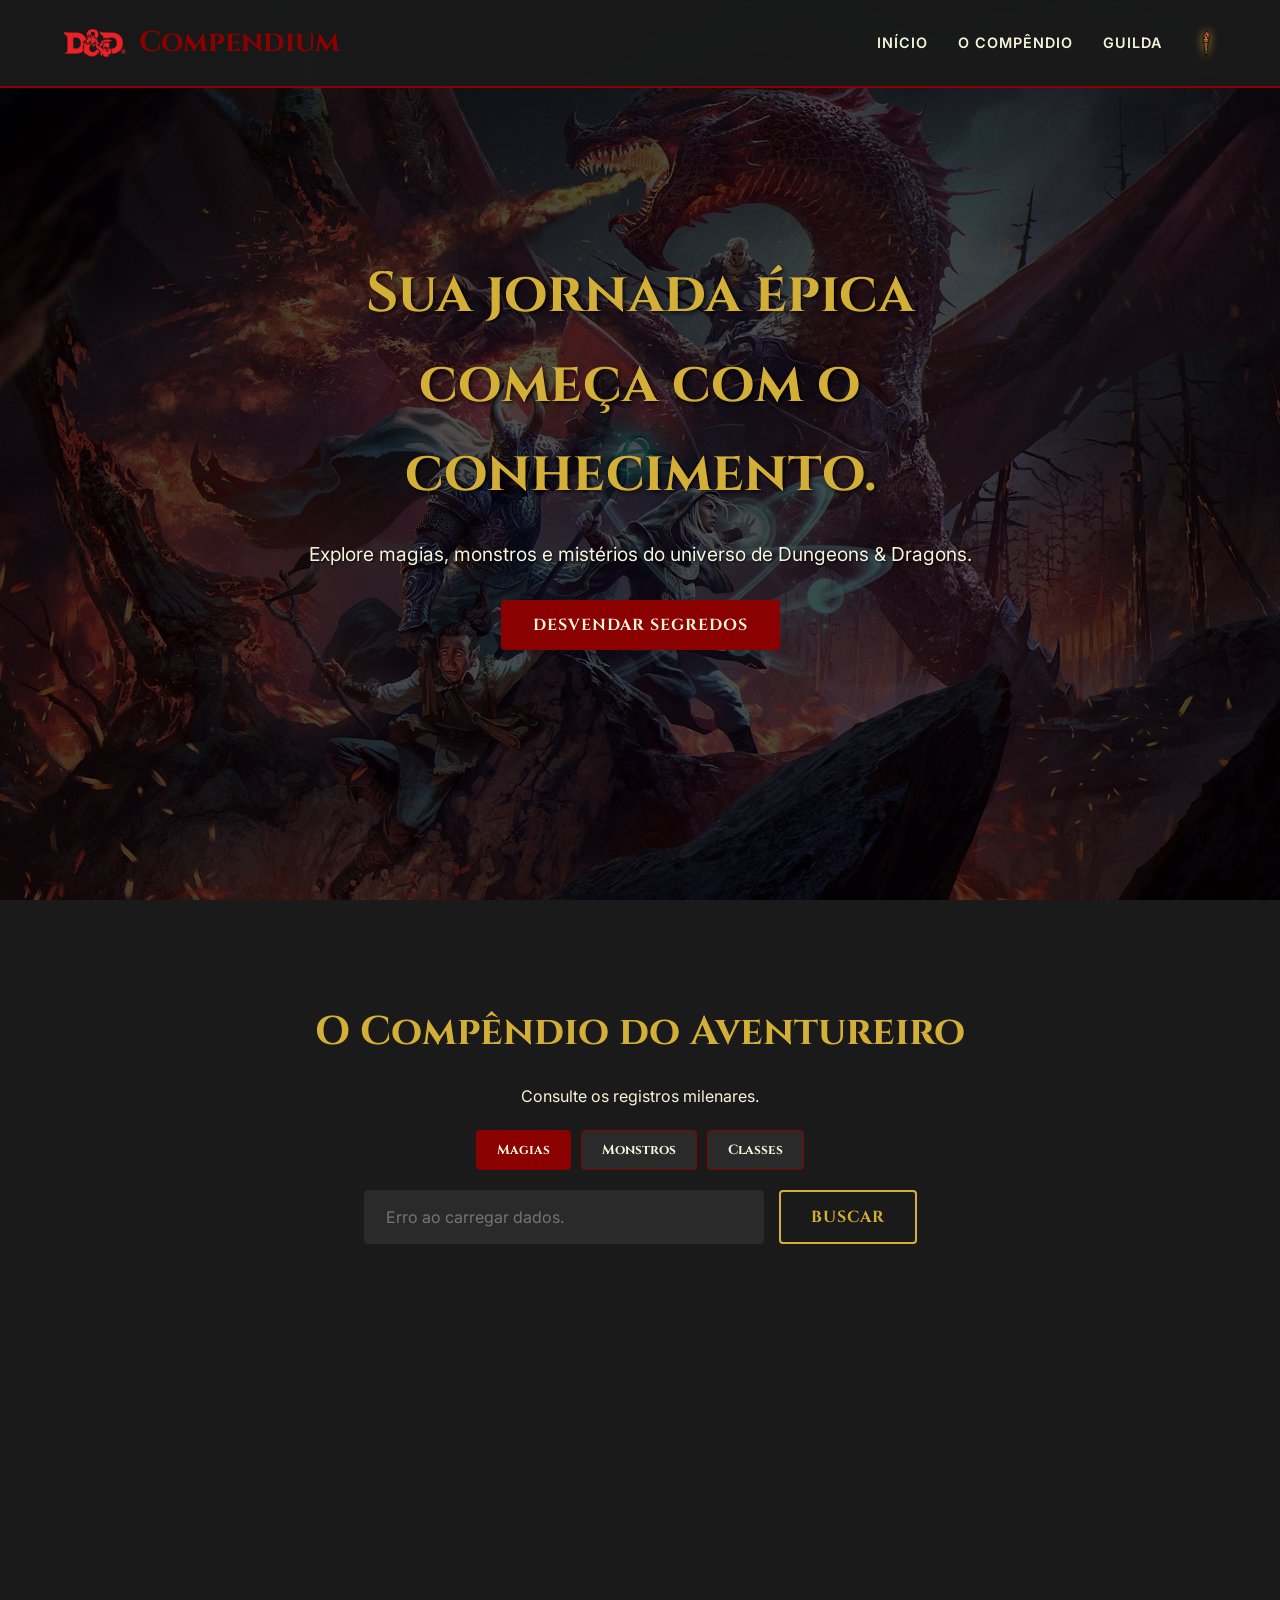
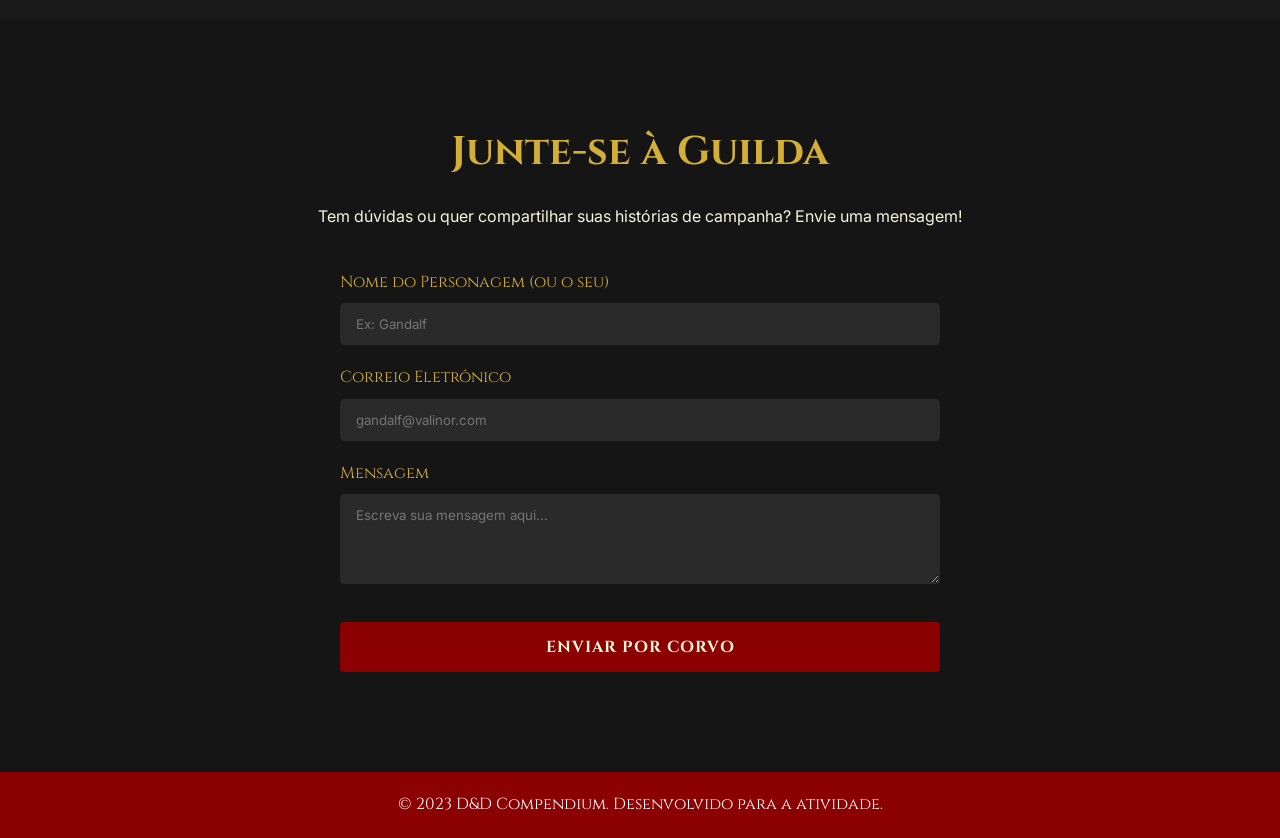
==== index.html @ ba3f0cd3 "Replace theme toggle emoji with custom torch image" ====
<!DOCTYPE html>
<html lang="pt-BR">
<head>
    <meta charset="UTF-8">
    <meta name="viewport" content="width=device-width, initial-scale=1.0">
    <title>D&D Compendium</title>
    <link rel="preconnect" href="https://fonts.googleapis.com">
    <link rel="preconnect" href="https://fonts.gstatic.com" crossorigin>
    <link href="https://fonts.googleapis.com/css2?family=Cinzel:wght@400;700&family=Inter:wght@300;400;600&display=swap" rel="stylesheet">
    <link rel="stylesheet" href="style.css">
</head>
<body>

    <header class="header">
        <div class="container">
            <h1 class="logo"><img src="assets/logo.png" alt="D&D Logo" class="logo-img"> <span>Compendium</span></h1>
            <nav>
                <ul class="nav-links">
                    <li><a href="#hero">Início</a></li>
                    <li><a href="#compendium">O Compêndio</a></li>
                    <li><a href="#contact">Guilda</a></li>
                    <li><button id="theme-toggle" class="theme-btn" title="Alternar Tema"><img src="assets/torch.png" alt="Tocha" class="torch-icon"></button></li>
                </ul>
            </nav>
        </div>
    </header>

    <main>
        <!-- Hero Section -->
        <section id="hero" class="hero">
            <div class="hero-content">
                <h2 id="hero-title">Sua jornada épica começa com o conhecimento.</h2>
                <p>Explore magias, monstros e mistérios do universo de Dungeons & Dragons.</p>
                <button id="cta-btn" class="btn-primary">Desvendar Segredos</button>
            </div>
            <div class="hero-overlay"></div>
        </section>

        <!-- API Integration Section -->
        <section id="compendium" class="compendium-section">
            <div class="container">
                <h2>O Compêndio do Aventureiro</h2>
                <p id="compendium-desc">Consulte os registros milenares.</p>
                
                <div class="tabs-container">
                    <button class="tab-btn active" data-tab="spells">Magias</button>
                    <button class="tab-btn" data-tab="monsters">Monstros</button>
                    <button class="tab-btn" data-tab="classes">Classes</button>
                </div>

                <div class="search-container">
                    <input type="text" id="api-input" list="api-suggestions" placeholder="Digite o nome (em inglês)..." autocomplete="off">
                    <datalist id="api-suggestions"></datalist>
                    <button id="search-btn" class="btn-secondary">Buscar</button>
                </div>

                <div id="result-container" class="result-container hidden">
                    <!-- Results from API will be rendered here -->
                </div>
            </div>
        </section>

        <!-- Contact Form Section -->
        <section id="contact" class="contact-section">
            <div class="container">
                <h2>Junte-se à Guilda</h2>
                <p>Tem dúvidas ou quer compartilhar suas histórias de campanha? Envie uma mensagem!</p>
                
                <form id="guild-form" class="guild-form">
                    <div class="input-group">
                        <label for="name">Nome do Personagem (ou o seu)</label>
                        <input type="text" id="name" required placeholder="Ex: Gandalf">
                    </div>
                    
                    <div class="input-group">
                        <label for="email">Correio Eletrônico</label>
                        <input type="email" id="email" required placeholder="gandalf@valinor.com">
                    </div>
                    
                    <div class="input-group">
                        <label for="message">Mensagem</label>
                        <textarea id="message" rows="4" required placeholder="Escreva sua mensagem aqui..."></textarea>
                    </div>
                    
                    <button type="submit" class="btn-primary">Enviar por Corvo</button>
                </form>

                <div id="form-success" class="hidden success-message">
                    <p>Sua mensagem foi enviada com sucesso! Os sábios da guilda responderão em breve.</p>
                </div>
            </div>
        </section>
    </main>

    <footer>
        <div class="container">
            <p>&copy; 2023 D&D Compendium. Desenvolvido para a atividade.</p>
        </div>
    </footer>

    <script src="script.js"></script>
</body>
</html>
---- style.css ----
:root {
    /* Dark Theme (Default) */
    --primary-color: #8B0000; /* Dark Red */
    --primary-hover: #A52A2A; /* Lighter Red */
    --secondary-color: #D4AF37; /* Gold */
    --secondary-hover: #F3E5AB; /* Light Gold */
    --bg-color: #1a1a1a; /* Very Dark Gray */
    --text-color: #F5F5DC; /* Beige/Parchment */
    --surface-color: #2a2a2a; /* Slightly lighter gray for cards */
    --font-heading: 'Cinzel', serif;
    --font-body: 'Inter', sans-serif;
    --contact-bg: #151515;
}

body.light-mode {
    /* Light Theme (Parchment Style) */
    --bg-color: #f4e4bc;
    --text-color: #2b1d0f;
    --surface-color: #e8d5a6;
    --contact-bg: #e0cca0;
    --primary-color: #800000;
}

* {
    margin: 0;
    padding: 0;
    box-sizing: border-box;
}

body {
    font-family: var(--font-body);
    background-color: var(--bg-color);
    color: var(--text-color);
    line-height: 1.6;
    overflow-x: hidden;
    scroll-behavior: smooth;
    transition: background-color 0.3s ease, color 0.3s ease;
}

.container {
    max-width: 1200px;
    margin: 0 auto;
    padding: 0 20px;
}

/* Typography */
h1, h2, h3, h4 {
    font-family: var(--font-heading);
    color: var(--secondary-color);
    margin-bottom: 20px;
}
body.light-mode h1, body.light-mode h2, body.light-mode h3, body.light-mode h4 {
    color: var(--primary-color);
}

p {
    margin-bottom: 20px;
}

/* Header */
.header {
    background-color: rgba(26, 26, 26, 0.95);
    padding: 20px 0;
    position: fixed;
    width: 100%;
    top: 0;
    z-index: 1000;
    border-bottom: 2px solid var(--primary-color);
    backdrop-filter: blur(5px);
}
body.light-mode .header {
    background-color: rgba(244, 228, 188, 0.95);
}

.header .container {
    display: flex;
    justify-content: space-between;
    align-items: center;
}

.logo {
    display: flex;
    align-items: center;
    gap: 10px;
    font-size: 1.8rem;
    margin-bottom: 0;
    color: var(--secondary-color);
}
.logo-img {
    height: 1.2em;
    width: auto;
}
body.light-mode .logo {
    color: var(--text-color);
}
.logo span {
    color: var(--primary-color);
}

.nav-links {
    list-style: none;
    display: flex;
    gap: 30px;
    align-items: center;
}

.nav-links a {
    color: var(--text-color);
    text-decoration: none;
    font-weight: 600;
    transition: color 0.3s ease;
    text-transform: uppercase;
    font-size: 0.9rem;
    letter-spacing: 1px;
}

.nav-links a:hover {
    color: var(--secondary-color);
}
body.light-mode .nav-links a:hover {
    color: var(--primary-color);
}

.theme-btn {
    background: none;
    border: none;
    font-size: 1.2rem;
    cursor: pointer;
    transition: transform 0.3s ease;
    display: flex;
    align-items: center;
}
.theme-btn:hover {
    transform: scale(1.1);
}
.torch-icon {
    height: 28px;
    width: auto;
    filter: drop-shadow(0 0 5px rgba(212, 175, 55, 0.8));
    transition: filter 0.3s ease;
}
.theme-btn:hover .torch-icon {
    filter: drop-shadow(0 0 12px rgba(212, 175, 55, 1));
}
body.light-mode .torch-icon {
    filter: drop-shadow(0 0 5px rgba(139, 0, 0, 0.8));
}

/* Buttons */
.btn-primary, .btn-secondary {
    padding: 12px 30px;
    border: none;
    cursor: pointer;
    font-family: var(--font-heading);
    font-weight: 700;
    font-size: 1rem;
    border-radius: 4px;
    transition: all 0.3s ease;
    text-transform: uppercase;
    letter-spacing: 1px;
}

.btn-primary {
    background-color: var(--primary-color);
    color: #F5F5DC;
    border: 2px solid var(--primary-color);
}

.btn-primary:hover {
    background-color: transparent;
    color: var(--primary-color);
    box-shadow: 0 0 15px rgba(139, 0, 0, 0.5);
}
body.light-mode .btn-primary:hover {
    background-color: var(--primary-color);
    color: #F5F5DC;
    box-shadow: none;
}

.btn-secondary {
    background-color: transparent;
    color: var(--secondary-color);
    border: 2px solid var(--secondary-color);
}
body.light-mode .btn-secondary {
    color: var(--primary-color);
    border-color: var(--primary-color);
}

.btn-secondary:hover {
    background-color: var(--secondary-color);
    color: #1a1a1a;
    box-shadow: 0 0 15px rgba(212, 175, 55, 0.5);
}
body.light-mode .btn-secondary:hover {
    background-color: var(--primary-color);
    color: #F5F5DC;
}

/* Hero Section */
.hero {
    height: 100vh;
    display: flex;
    align-items: center;
    justify-content: center;
    text-align: center;
    position: relative;
    background: linear-gradient(rgba(0,0,0,0.7), rgba(0,0,0,0.7)), url('assets/background.jpg') center/cover no-repeat;
    margin-top: 0;
}

.hero-content {
    position: relative;
    z-index: 2;
    max-width: 800px;
    padding: 0 20px;
}

.hero h2 {
    font-size: 3.5rem;
    text-shadow: 2px 2px 4px rgba(0,0,0,0.8);
    color: var(--secondary-color);
}

.hero p {
    font-size: 1.2rem;
    margin-bottom: 30px;
    text-shadow: 1px 1px 2px rgba(0,0,0,0.8);
    color: #F5F5DC;
}

/* Compendium Section */
.compendium-section {
    padding: 100px 0;
    background-color: var(--bg-color);
    text-align: center;
    min-height: 80vh;
    transition: background-color 0.3s;
}

.compendium-section h2 {
    font-size: 2.5rem;
}

/* Tabs */
.tabs-container {
    display: flex;
    justify-content: center;
    gap: 10px;
    margin-bottom: 20px;
}
.tab-btn {
    padding: 10px 20px;
    background-color: var(--surface-color);
    border: 1px solid var(--primary-color);
    color: var(--text-color);
    cursor: pointer;
    font-family: var(--font-heading);
    font-weight: 700;
    border-radius: 4px;
    transition: all 0.3s;
}
.tab-btn.active {
    background-color: var(--primary-color);
    color: #F5F5DC;
}
.tab-btn:hover:not(.active) {
    background-color: var(--primary-hover);
    color: #F5F5DC;
}

/* Search */
.search-container {
    display: flex;
    justify-content: center;
    gap: 15px;
    margin-top: 20px;
    margin-bottom: 40px;
    flex-wrap: wrap;
}

.search-container input {
    padding: 15px 20px;
    width: 100%;
    max-width: 400px;
    border: 2px solid var(--surface-color);
    background-color: var(--surface-color);
    color: var(--text-color);
    border-radius: 4px;
    font-family: var(--font-body);
    font-size: 1rem;
    outline: none;
    transition: border-color 0.3s ease, background-color 0.3s, color 0.3s;
}

.search-container input:focus {
    border-color: var(--primary-color);
}

.result-container {
    background-color: var(--surface-color);
    padding: 40px;
    border-radius: 8px;
    border: 1px solid var(--primary-color);
    max-width: 800px;
    margin: 0 auto;
    text-align: left;
    box-shadow: 0 10px 30px rgba(0,0,0,0.5);
    animation: fadeIn 0.5s ease-in-out;
    transition: background-color 0.3s;
}
body.light-mode .result-container {
    box-shadow: 0 5px 15px rgba(0,0,0,0.1);
}

.result-container h3 {
    color: var(--secondary-color);
    border-bottom: 1px solid var(--primary-color);
    padding-bottom: 10px;
    margin-bottom: 20px;
}
body.light-mode .result-container h3 {
    color: var(--primary-color);
}

.result-container p {
    margin-bottom: 10px;
}

.result-container strong {
    color: var(--primary-color);
}

.monster-image {
    max-width: 100%;
    height: auto;
    border-radius: 8px;
    border: 2px solid var(--primary-color);
    margin: 0 auto 20px auto;
    display: block;
    box-shadow: 0 4px 15px rgba(0,0,0,0.4);
}

/* Contact Section */
.contact-section {
    padding: 100px 0;
    background-color: var(--contact-bg);
    text-align: center;
    transition: background-color 0.3s;
}

.contact-section h2 {
    font-size: 2.5rem;
}

.guild-form {
    max-width: 600px;
    margin: 40px auto 0;
    text-align: left;
}

.input-group {
    margin-bottom: 20px;
}

.input-group label {
    display: block;
    margin-bottom: 8px;
    font-family: var(--font-heading);
    color: var(--secondary-color);
}
body.light-mode .input-group label {
    color: var(--primary-color);
}

.input-group input,
.input-group textarea {
    width: 100%;
    padding: 12px 15px;
    background-color: var(--surface-color);
    border: 1px solid var(--surface-color);
    color: var(--text-color);
    border-radius: 4px;
    font-family: var(--font-body);
    outline: none;
    transition: border-color 0.3s ease, background-color 0.3s, color 0.3s;
}

.input-group input:focus,
.input-group textarea:focus {
    border-color: var(--primary-color);
}

.guild-form button {
    width: 100%;
    margin-top: 10px;
}

.success-message {
    margin-top: 30px;
    padding: 20px;
    background-color: rgba(212, 175, 55, 0.1);
    border: 1px solid var(--secondary-color);
    border-radius: 4px;
    color: var(--secondary-color);
    font-weight: 600;
    animation: fadeIn 0.5s ease-in-out;
}
body.light-mode .success-message {
    background-color: rgba(139, 0, 0, 0.1);
    border-color: var(--primary-color);
    color: var(--primary-color);
}

/* Footer */
footer {
    background-color: var(--primary-color);
    padding: 20px 0;
    text-align: center;
    color: #fff;
    font-family: var(--font-heading);
}

footer p {
    margin: 0;
}

/* Utilities */
.hidden {
    display: none !important;
}

/* Animations */
@keyframes fadeIn {
    from { opacity: 0; transform: translateY(10px); }
    to { opacity: 1; transform: translateY(0); }
}

/* Responsive */
@media (max-width: 768px) {
    .header .container {
        flex-direction: column;
        gap: 15px;
    }
    
    .nav-links {
        gap: 15px;
        flex-wrap: wrap;
        justify-content: center;
    }
    
    .hero h2 {
        font-size: 2.5rem;
    }
    
    .search-container {
        flex-direction: column;
    }
    
    .search-container input {
        max-width: 100%;
    }
}
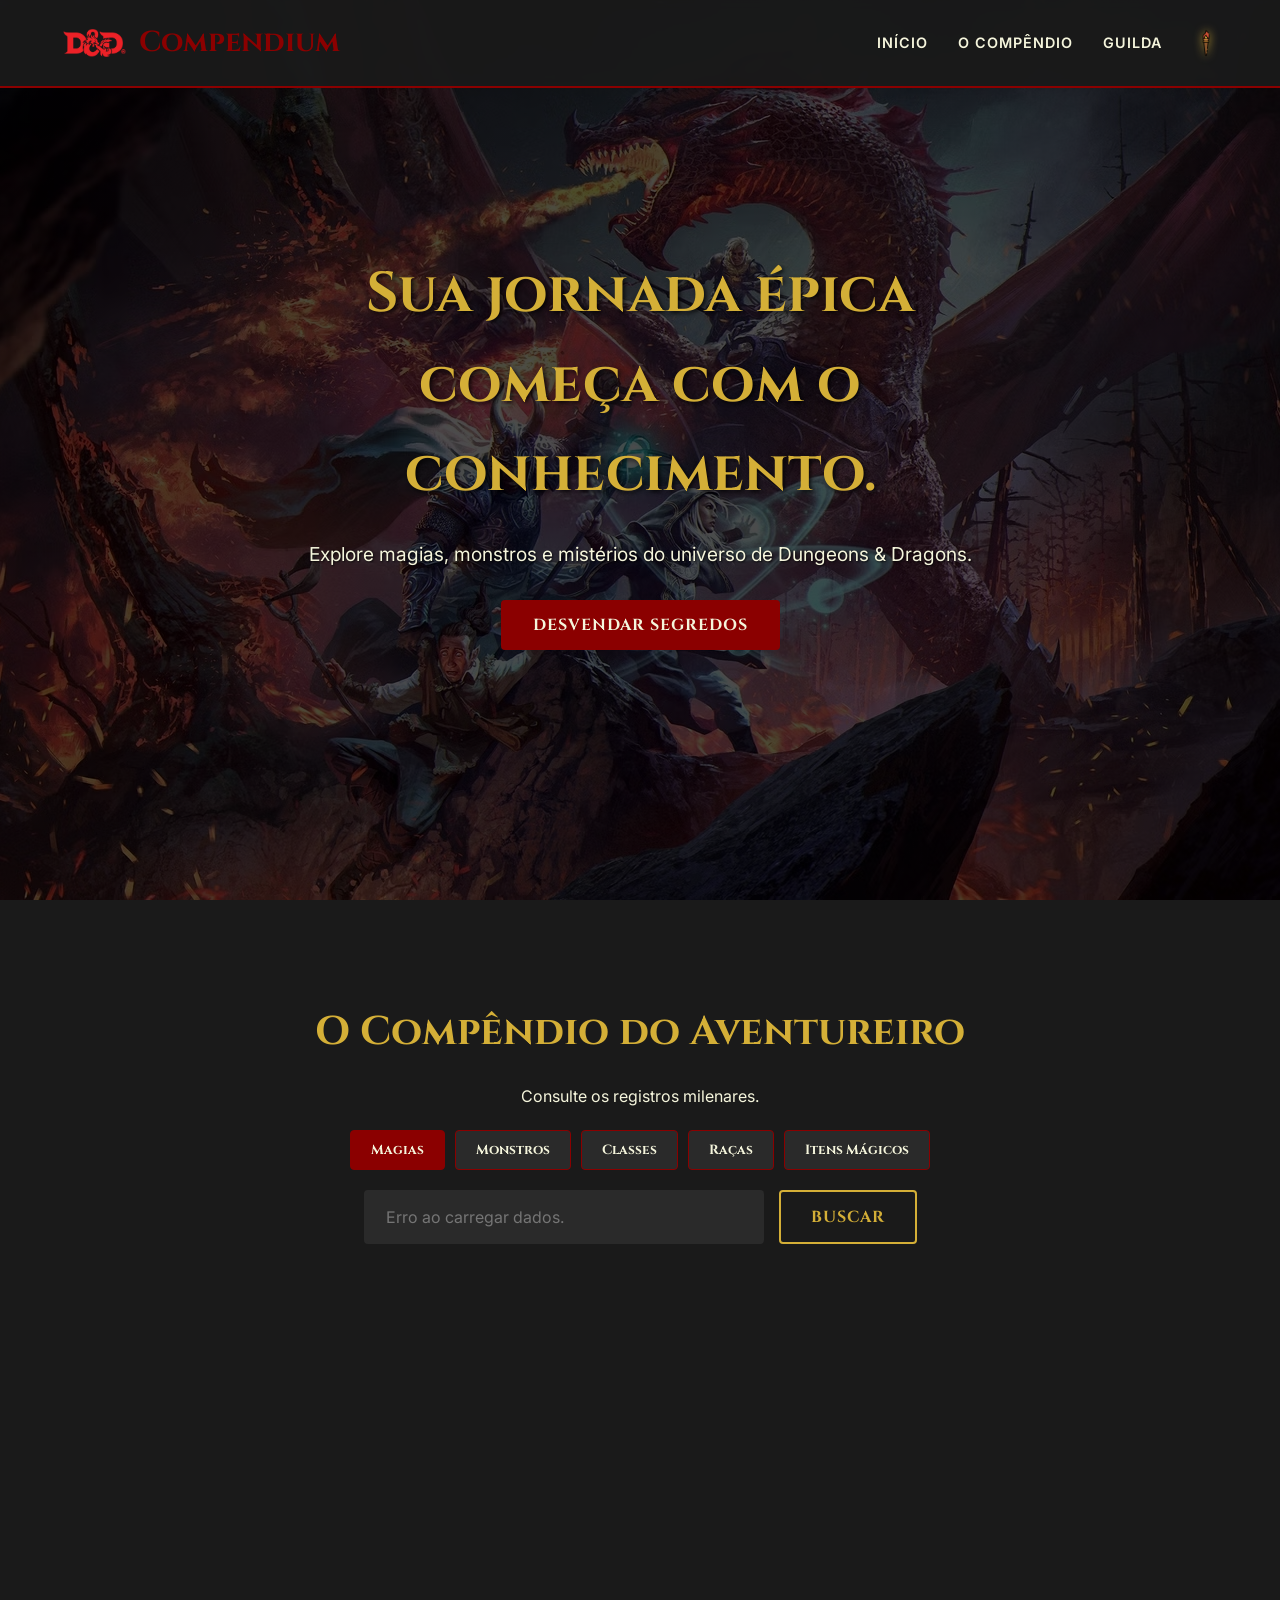
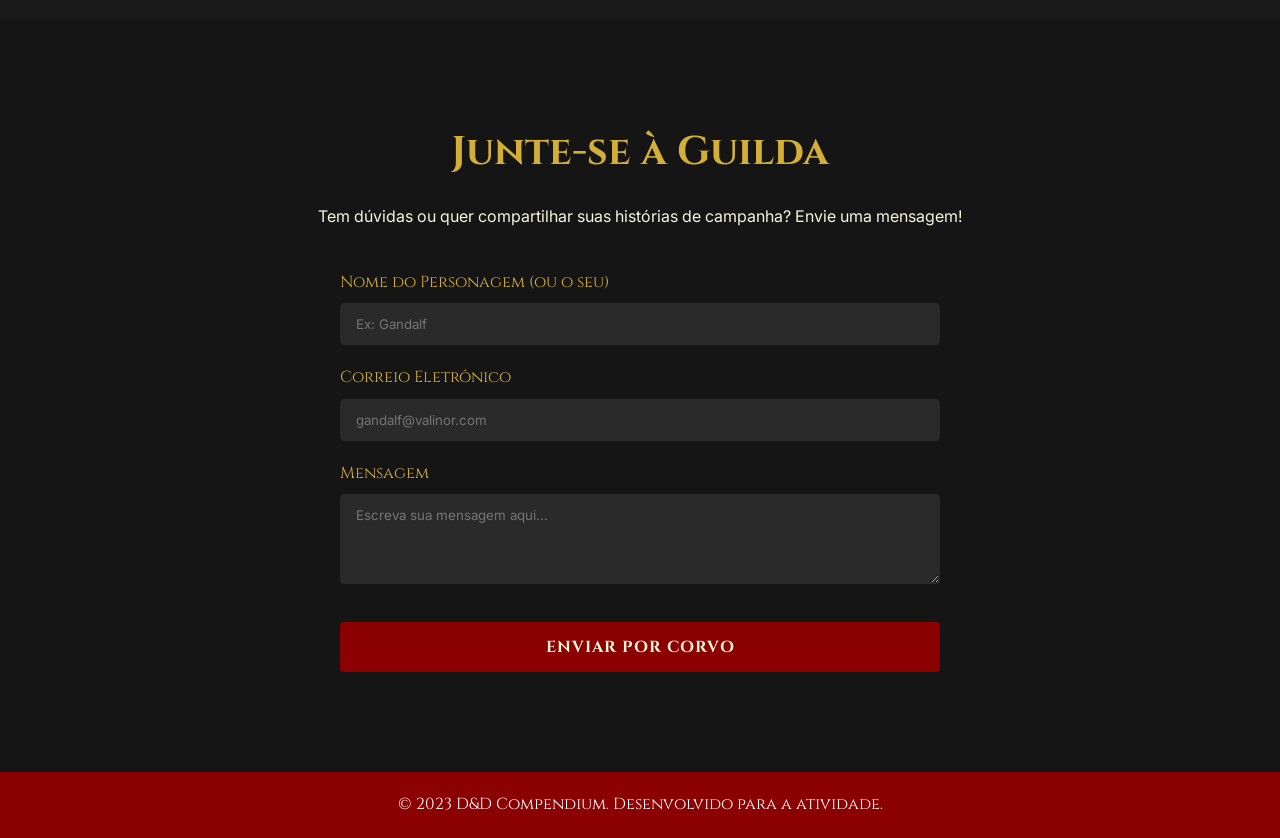
==== commit 03cf20c5: "Add Races and Magic Items tabs" ====
--- a/index.html
+++ b/index.html
@@ -46,6 +46,8 @@
                     <button class="tab-btn active" data-tab="spells">Magias</button>
                     <button class="tab-btn" data-tab="monsters">Monstros</button>
                     <button class="tab-btn" data-tab="classes">Classes</button>
+                    <button class="tab-btn" data-tab="races">Raças</button>
+                    <button class="tab-btn" data-tab="magic-items">Itens Mágicos</button>
                 </div>
 
                 <div class="search-container">
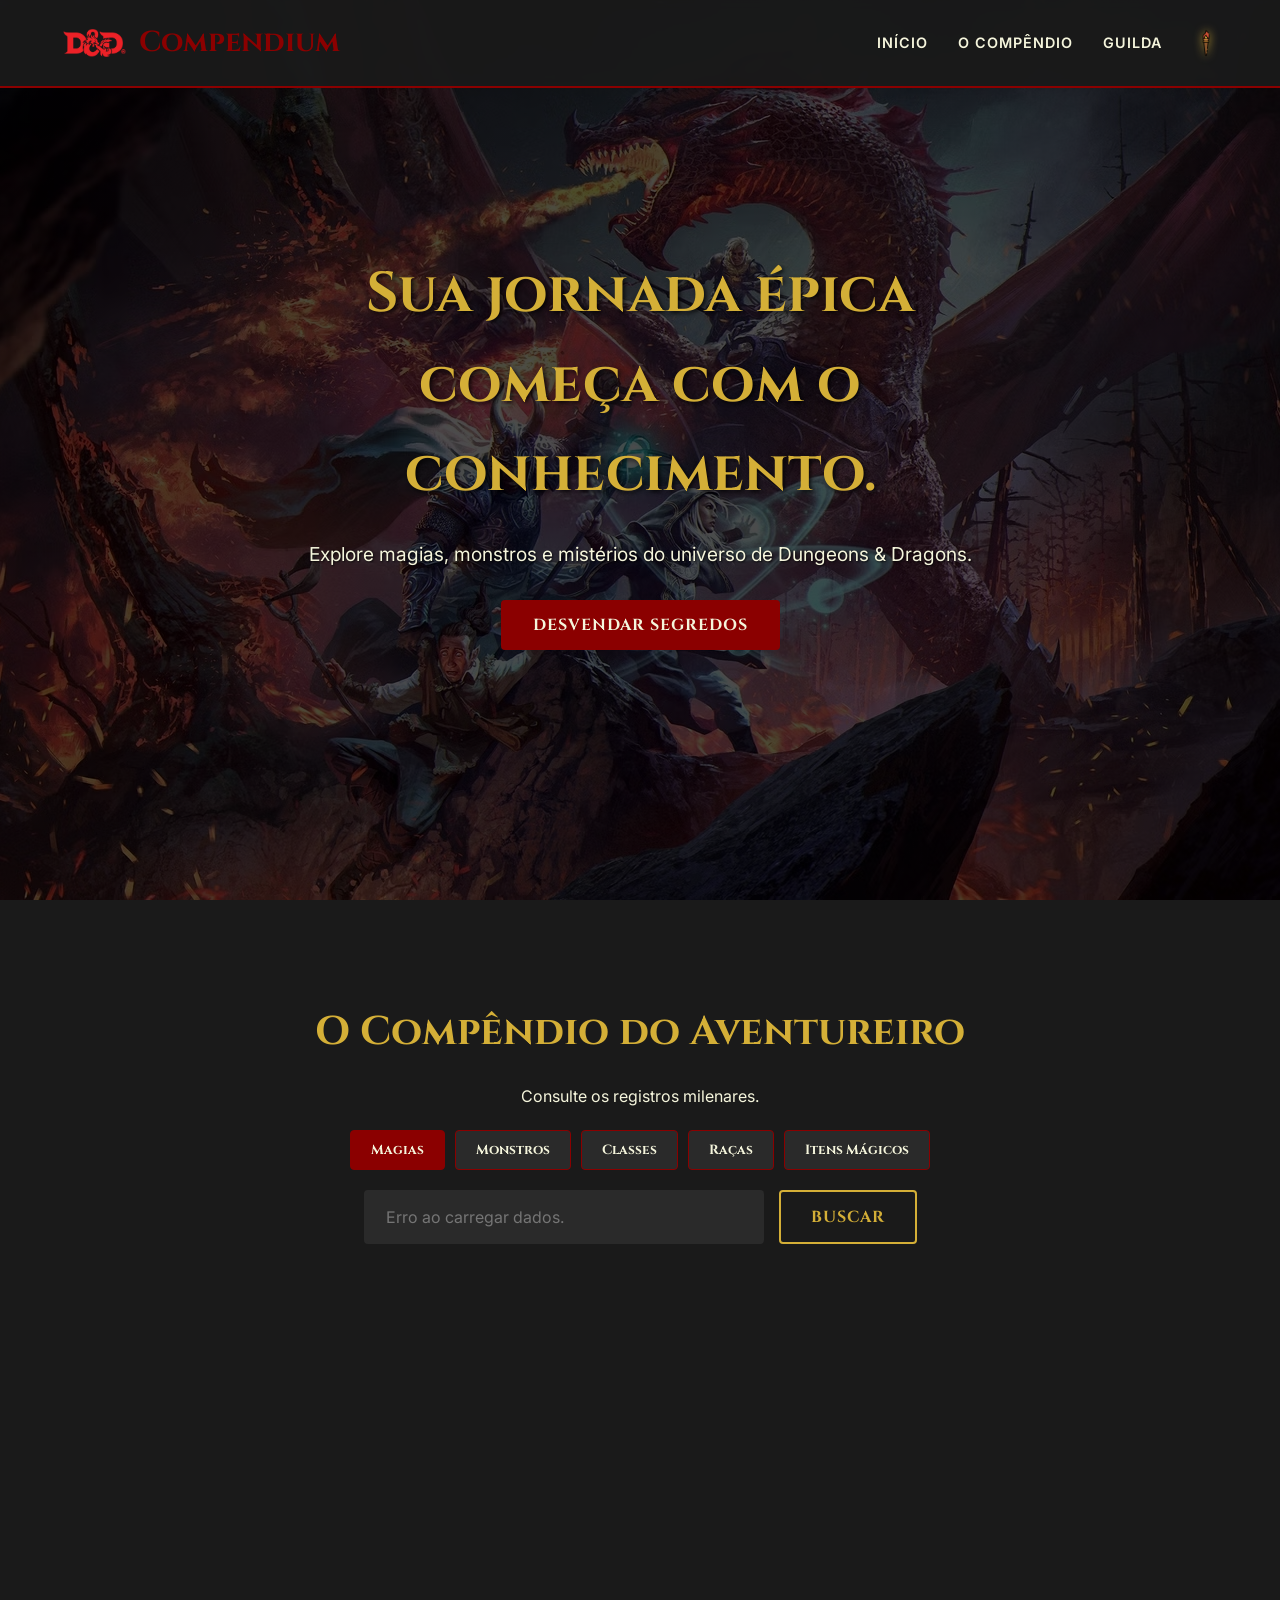
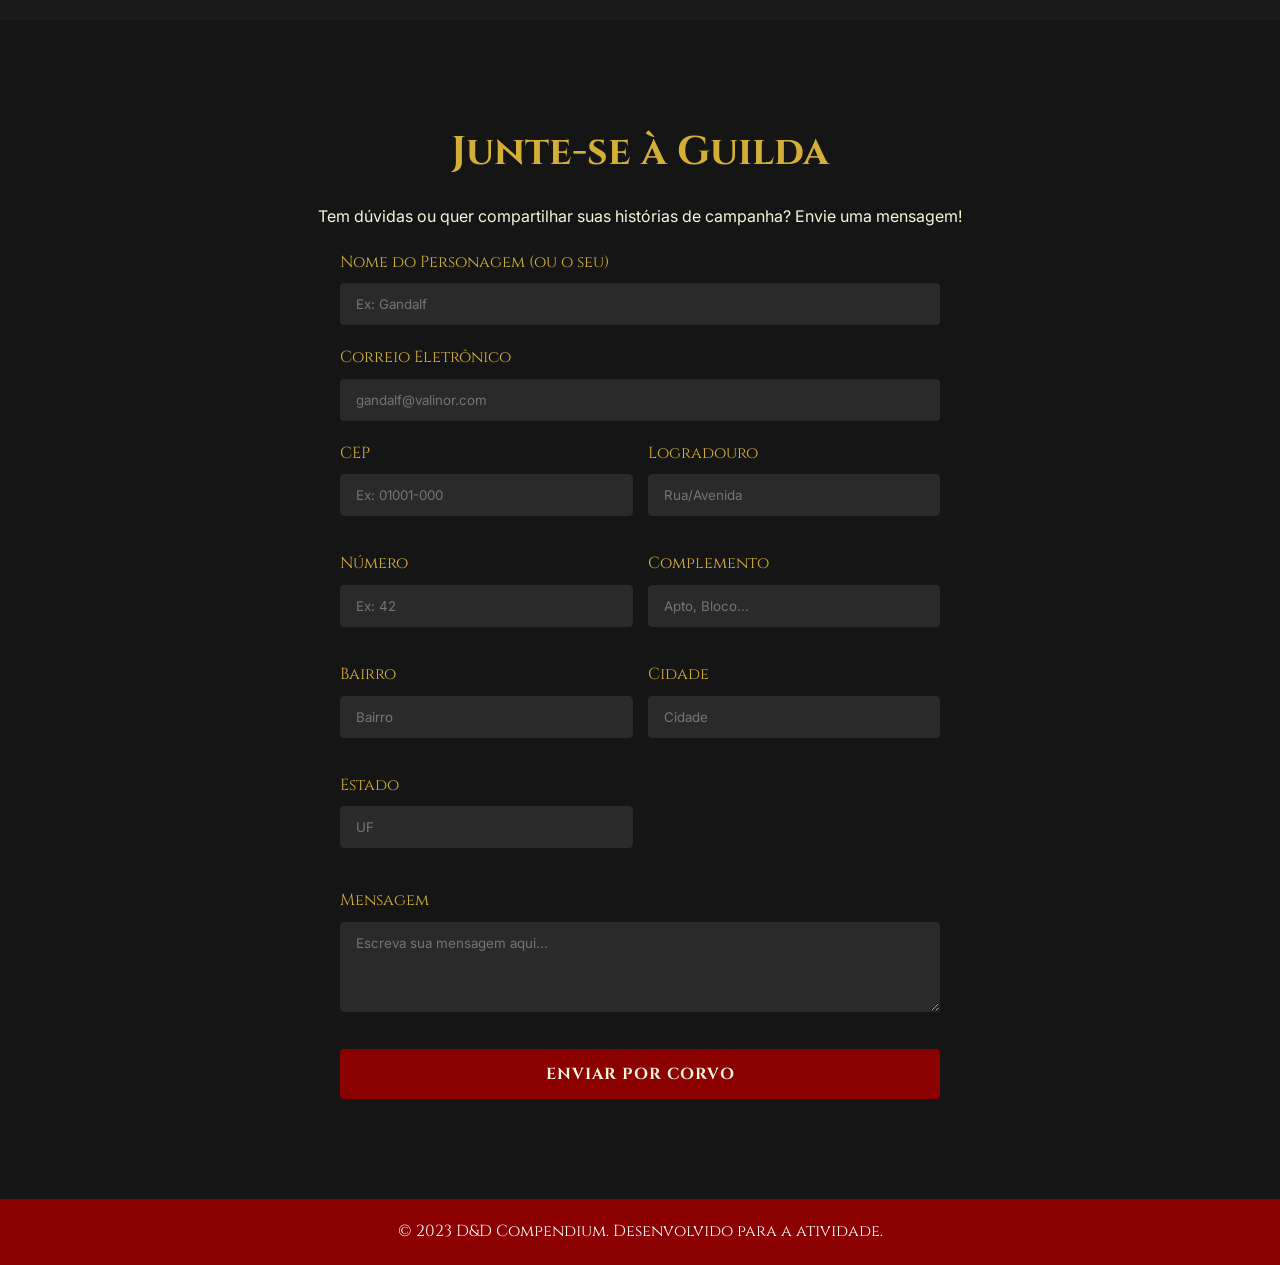
==== commit 289b8565: "Add ViaCEP integration and D&D success message to contact form" ====
--- a/index.html
+++ b/index.html
@@ -78,6 +78,37 @@
                         <label for="email">Correio Eletrônico</label>
                         <input type="email" id="email" required placeholder="gandalf@valinor.com">
                     </div>
+
+                    <div class="address-grid">
+                        <div class="input-group">
+                            <label for="cep">CEP</label>
+                            <input type="text" id="cep" required placeholder="Ex: 01001-000" maxlength="9">
+                        </div>
+                        <div class="input-group">
+                            <label for="logradouro">Logradouro</label>
+                            <input type="text" id="logradouro" required placeholder="Rua/Avenida" readonly>
+                        </div>
+                        <div class="input-group">
+                            <label for="numero">Número</label>
+                            <input type="text" id="numero" required placeholder="Ex: 42">
+                        </div>
+                        <div class="input-group">
+                            <label for="complemento">Complemento</label>
+                            <input type="text" id="complemento" placeholder="Apto, Bloco...">
+                        </div>
+                        <div class="input-group">
+                            <label for="bairro">Bairro</label>
+                            <input type="text" id="bairro" required placeholder="Bairro" readonly>
+                        </div>
+                        <div class="input-group">
+                            <label for="cidade">Cidade</label>
+                            <input type="text" id="cidade" required placeholder="Cidade" readonly>
+                        </div>
+                        <div class="input-group">
+                            <label for="estado">Estado</label>
+                            <input type="text" id="estado" required placeholder="UF" readonly>
+                        </div>
+                    </div>
                     
                     <div class="input-group">
                         <label for="message">Mensagem</label>
@@ -88,7 +119,8 @@
                 </form>
 
                 <div id="form-success" class="hidden success-message">
-                    <p>Sua mensagem foi enviada com sucesso! Os sábios da guilda responderão em breve.</p>
+                    <p style="font-size: 1.2rem; margin-bottom: 15px; color: var(--primary-color);"><strong>⚔️ Sua jornada está prestes a começar!</strong></p>
+                    <p>Você está pronto para juntar-se à guilda e explorar as masmorras. Em breve enviaremos sua ficha de aventureiro para que você possa completar seu cadastro e iniciar sua jornada. Que os dados estejam sempre a seu favor!</p>
                 </div>
             </div>
         </section>
--- a/style.css
+++ b/style.css
@@ -331,9 +331,11 @@
     color: var(--primary-color);
 }
 
-.monster-image {
+.card-image {
     max-width: 100%;
-    height: auto;
+    max-height: 350px;
+    width: auto;
+    object-fit: contain;
     border-radius: 8px;
     border: 2px solid var(--primary-color);
     margin: 0 auto 20px auto;
@@ -355,8 +357,21 @@
 
 .guild-form {
     max-width: 600px;
-    margin: 40px auto 0;
+    margin: 0 auto;
     text-align: left;
+}
+
+.address-grid {
+    display: grid;
+    grid-template-columns: 1fr 1fr;
+    gap: 15px;
+    margin-bottom: 20px;
+}
+
+@media (max-width: 600px) {
+    .address-grid {
+        grid-template-columns: 1fr;
+    }
 }
 
 .input-group {
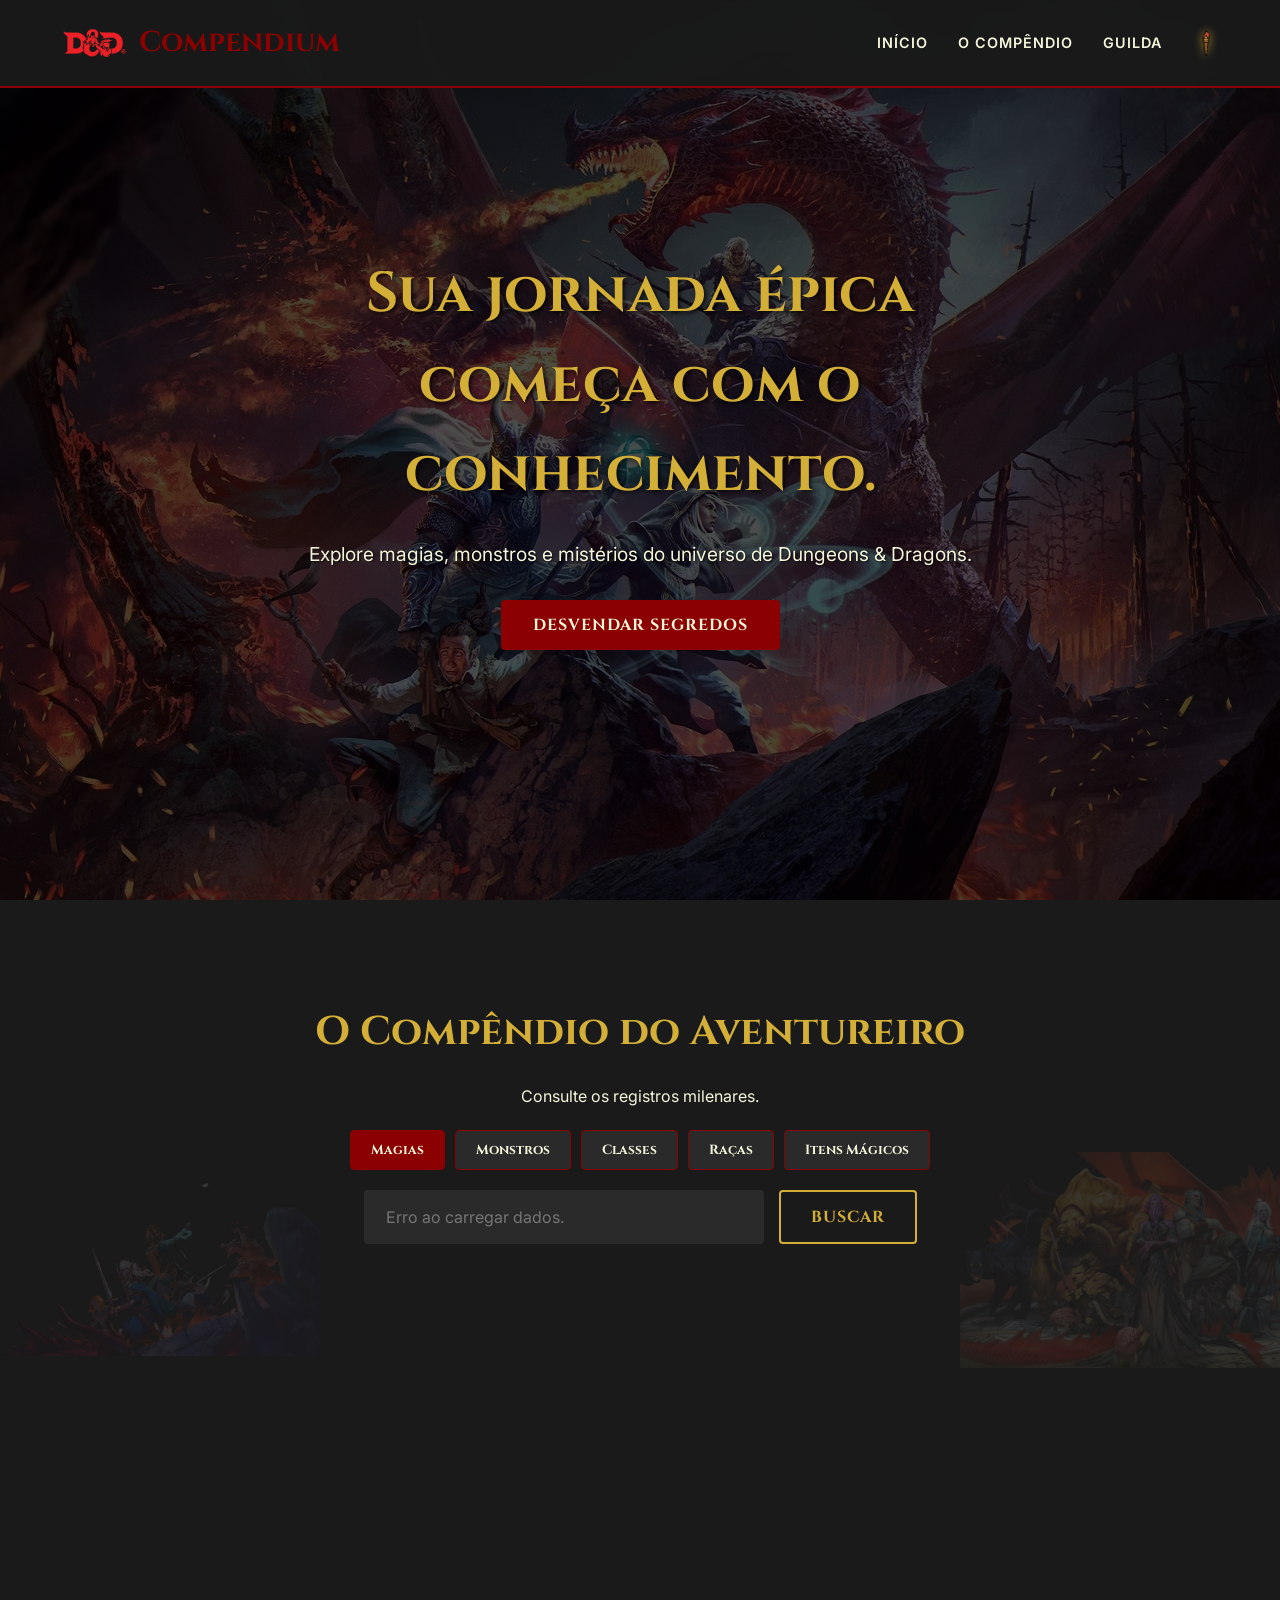
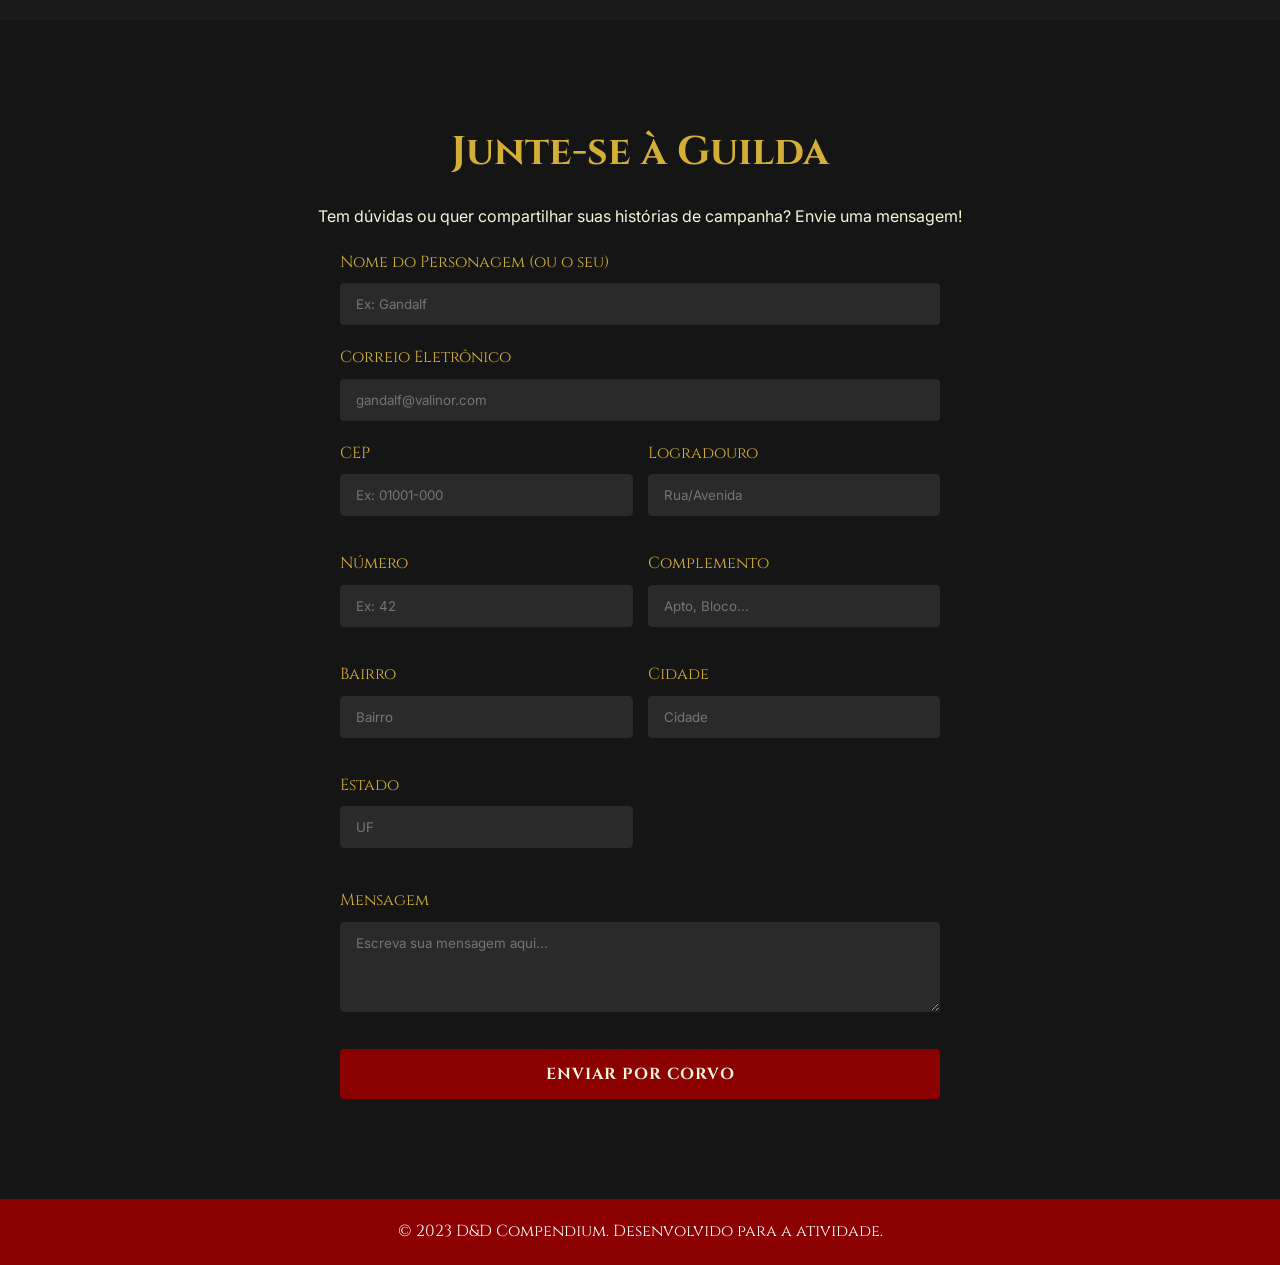
==== commit b7a3a540: "Add decorative backgrounds party and antiparty to compendium section" ====
--- a/index.html
+++ b/index.html
@@ -37,8 +37,11 @@
         </section>
 
         <!-- API Integration Section -->
-        <section id="compendium" class="compendium-section">
-            <div class="container">
+        <section id="compendium" class="compendium-section relative-overflow">
+            <img src="assets/backgrounds/party.png" class="compendium-decor decor-left" alt="" aria-hidden="true">
+            <img src="assets/backgrounds/antiparty.png" class="compendium-decor decor-right" alt="" aria-hidden="true">
+            
+            <div class="container content-z">
                 <h2>O Compêndio do Aventureiro</h2>
                 <p id="compendium-desc">Consulte os registros milenares.</p>
                 
--- a/style.css
+++ b/style.css
@@ -236,6 +236,49 @@
     text-align: center;
     min-height: 80vh;
     transition: background-color 0.3s;
+    position: relative;
+    overflow: hidden;
+}
+
+.compendium-section .container {
+    position: relative;
+    z-index: 2;
+}
+
+.compendium-decor {
+    position: absolute;
+    top: 50%;
+    transform: translateY(-50%);
+    width: 30%;
+    max-width: 450px;
+    opacity: 0.15;
+    z-index: 1;
+    pointer-events: none;
+    transition: opacity 0.3s ease;
+}
+
+body.light-mode .compendium-decor {
+    opacity: 0.25;
+}
+
+.decor-left {
+    left: -5%;
+}
+
+.decor-right {
+    right: -5%;
+}
+
+@media (max-width: 1024px) {
+    .compendium-decor {
+        width: 25%;
+    }
+}
+
+@media (max-width: 768px) {
+    .compendium-decor {
+        display: none;
+    }
 }
 
 .compendium-section h2 {
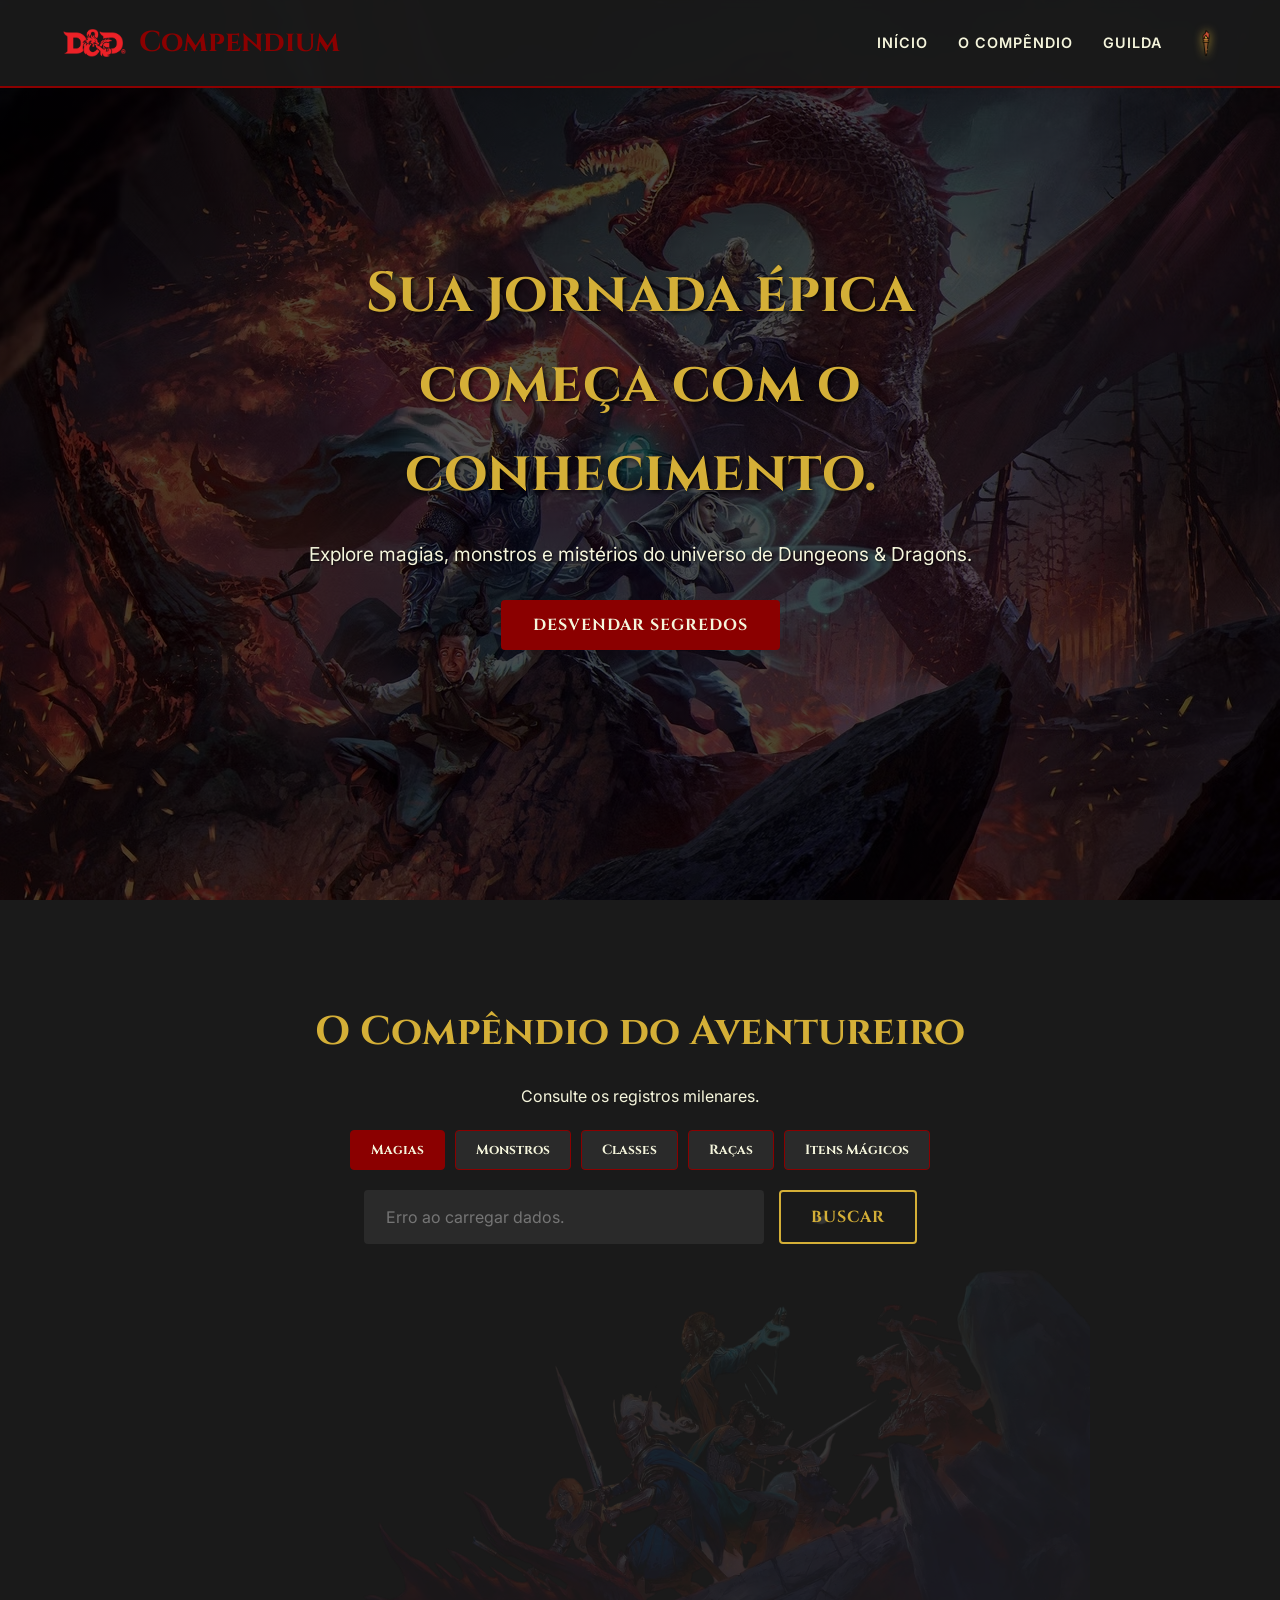
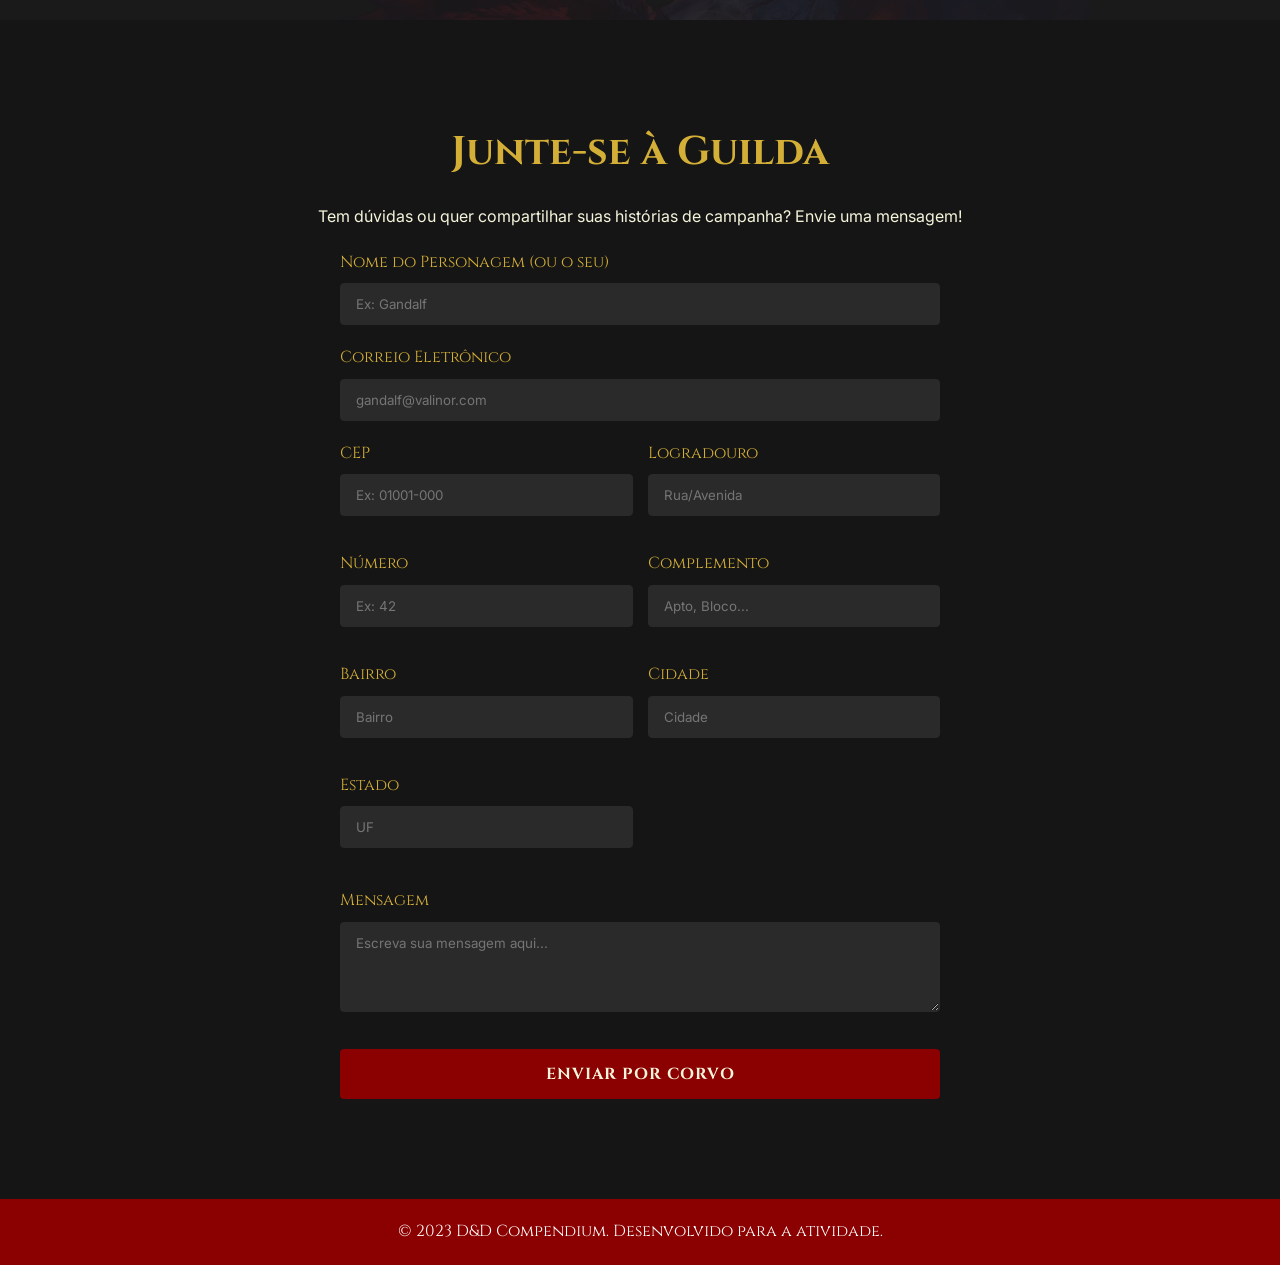
==== commit 57d16e23: "Change to single centered background image for compendium section" ====
--- a/index.html
+++ b/index.html
@@ -38,8 +38,7 @@
 
         <!-- API Integration Section -->
         <section id="compendium" class="compendium-section relative-overflow">
-            <img src="assets/backgrounds/party.png" class="compendium-decor decor-left" alt="" aria-hidden="true">
-            <img src="assets/backgrounds/antiparty.png" class="compendium-decor decor-right" alt="" aria-hidden="true">
+            <img src="assets/backgrounds/party.png" class="compendium-decor-center" alt="" aria-hidden="true">
             
             <div class="container content-z">
                 <h2>O Compêndio do Aventureiro</h2>
--- a/style.css
+++ b/style.css
@@ -245,38 +245,27 @@
     z-index: 2;
 }
 
-.compendium-decor {
+.compendium-decor-center {
     position: absolute;
-    top: 50%;
-    transform: translateY(-50%);
-    width: 30%;
-    max-width: 450px;
+    bottom: 0;
+    left: 50%;
+    transform: translateX(-50%);
+    width: 100%;
+    max-width: 900px;
     opacity: 0.15;
     z-index: 1;
     pointer-events: none;
-    transition: opacity 0.3s ease;
-}
-
-body.light-mode .compendium-decor {
-    opacity: 0.25;
-}
-
-.decor-left {
-    left: -5%;
-}
-
-.decor-right {
-    right: -5%;
 }
 
 @media (max-width: 1024px) {
-    .compendium-decor {
-        width: 25%;
+    .compendium-decor-center {
+        max-width: 700px;
+        opacity: 0.12;
     }
 }
 
 @media (max-width: 768px) {
-    .compendium-decor {
+    .compendium-decor-center {
         display: none;
     }
 }
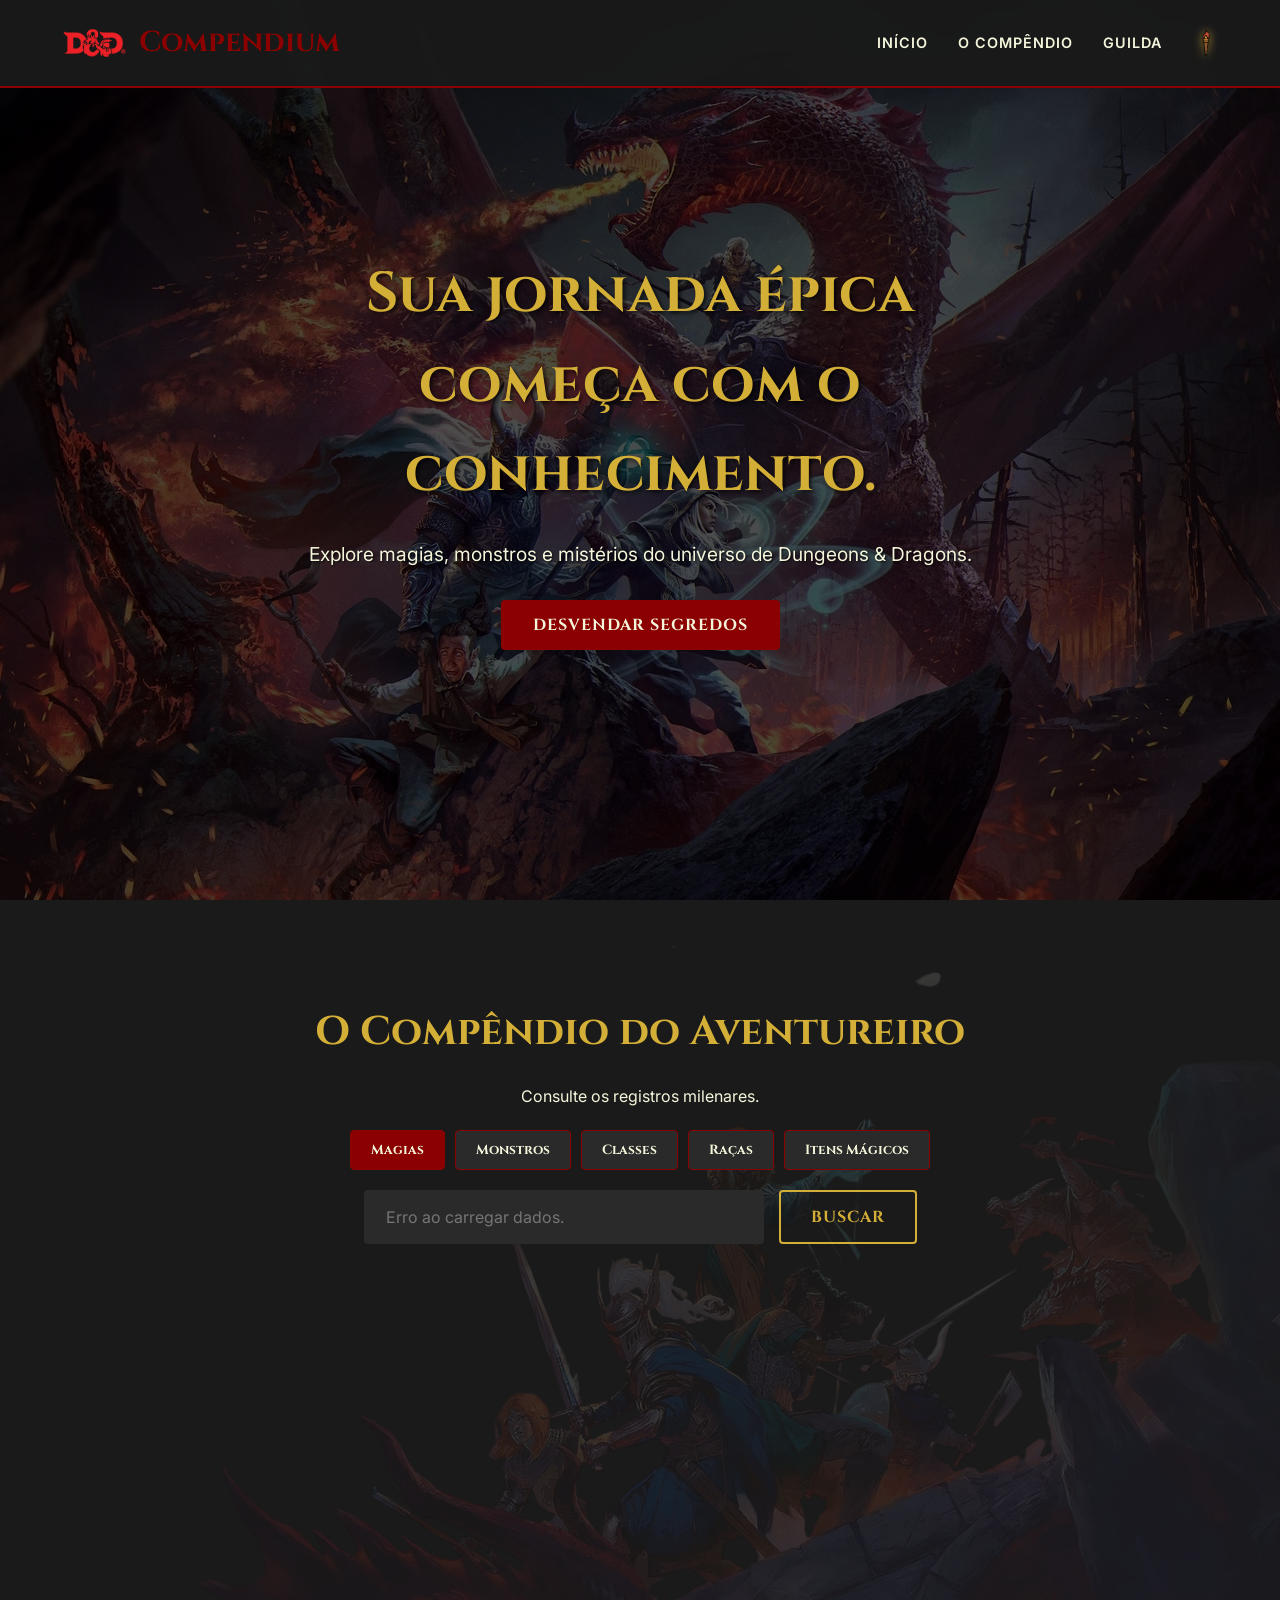
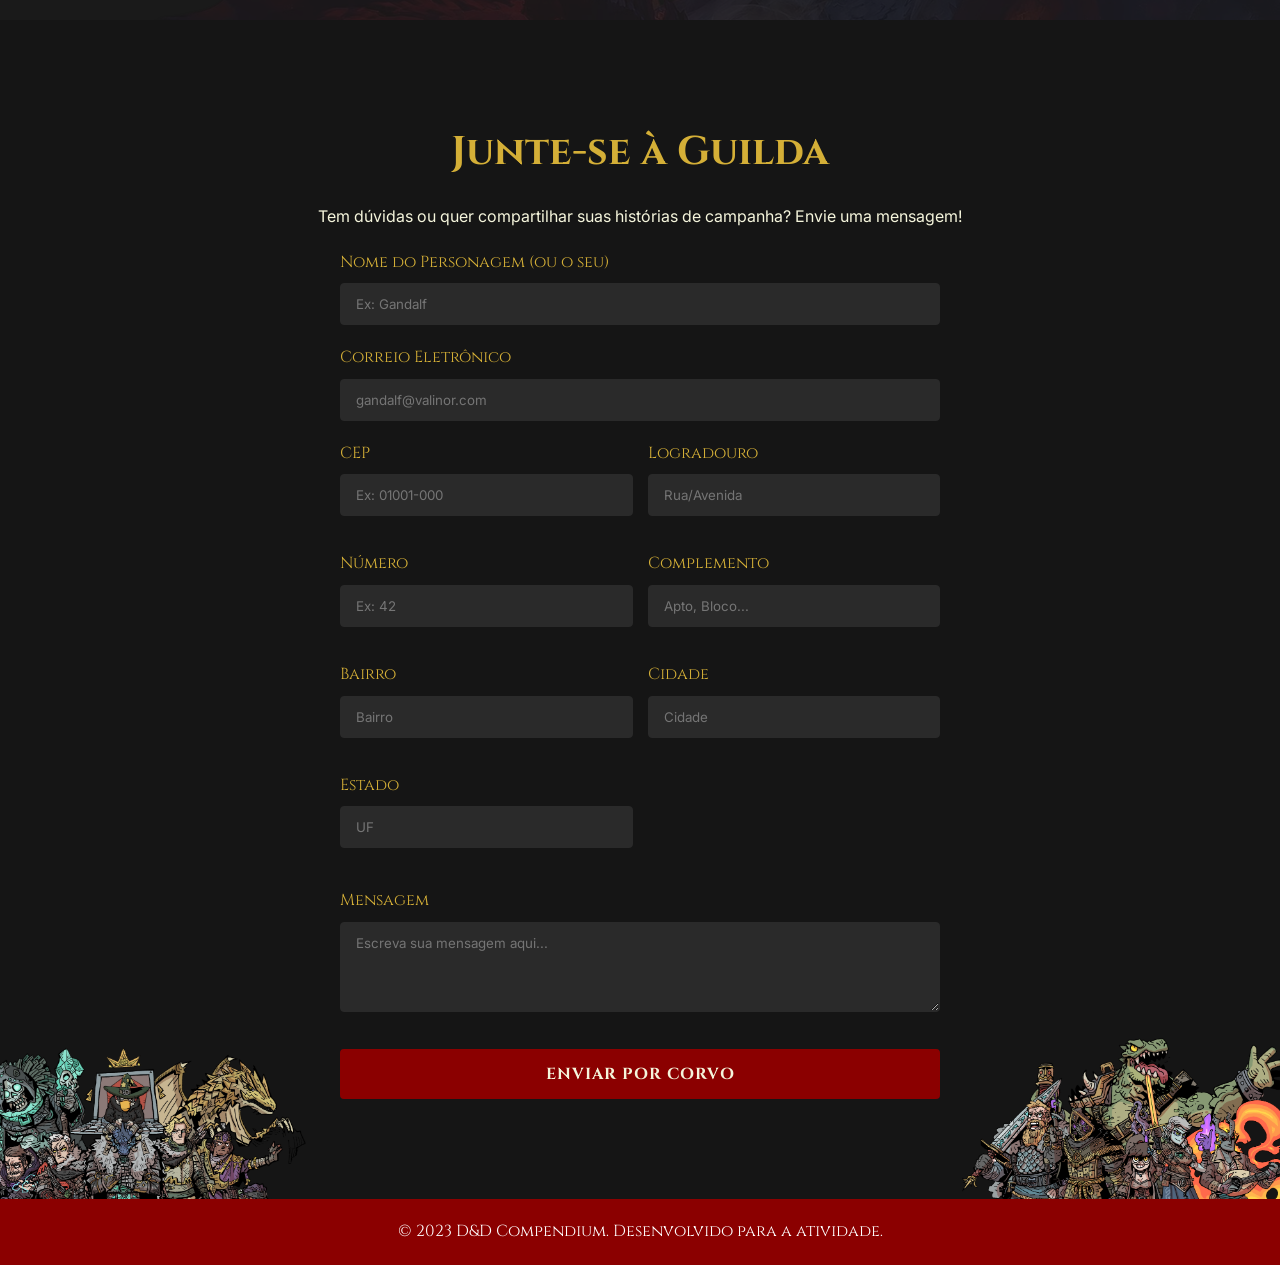
==== commit b5030b45: "Add heroes and villains decorations to contact section" ====
--- a/index.html
+++ b/index.html
@@ -66,7 +66,10 @@
 
         <!-- Contact Form Section -->
         <section id="contact" class="contact-section">
-            <div class="container">
+            <img src="assets/backgrounds/villains.png" class="contact-decor decor-villains" alt="" aria-hidden="true">
+            <img src="assets/backgrounds/heroes.png" class="contact-decor decor-heroes" alt="" aria-hidden="true">
+            
+            <div class="container contact-container">
                 <h2>Junte-se à Guilda</h2>
                 <p>Tem dúvidas ou quer compartilhar suas histórias de campanha? Envie uma mensagem!</p>
                 
--- a/style.css
+++ b/style.css
@@ -247,21 +247,19 @@
 
 .compendium-decor-center {
     position: absolute;
-    bottom: 0;
-    left: 50%;
-    transform: translateX(-50%);
+    top: 0;
+    left: 0;
     width: 100%;
-    max-width: 900px;
+    height: 100%;
+    object-fit: cover;
+    object-position: center bottom;
     opacity: 0.15;
     z-index: 1;
     pointer-events: none;
 }
 
 @media (max-width: 1024px) {
-    .compendium-decor-center {
-        max-width: 700px;
-        opacity: 0.12;
-    }
+    /* Não precisamos de ajustes fixos com object-fit */
 }
 
 @media (max-width: 768px) {
@@ -381,6 +379,43 @@
     background-color: var(--contact-bg);
     text-align: center;
     transition: background-color 0.3s;
+    position: relative;
+    overflow: hidden;
+}
+
+.contact-section .contact-container {
+    position: relative;
+    z-index: 2;
+}
+
+.contact-decor {
+    position: absolute;
+    bottom: -5%;
+    width: 30%;
+    max-width: 450px;
+    z-index: 1;
+    pointer-events: none;
+    opacity: 1;
+}
+
+.decor-villains {
+    left: -5%;
+}
+
+.decor-heroes {
+    right: -5%;
+}
+
+@media (max-width: 1024px) {
+    .contact-decor {
+        width: 25%;
+    }
+}
+
+@media (max-width: 768px) {
+    .contact-decor {
+        display: none;
+    }
 }
 
 .contact-section h2 {
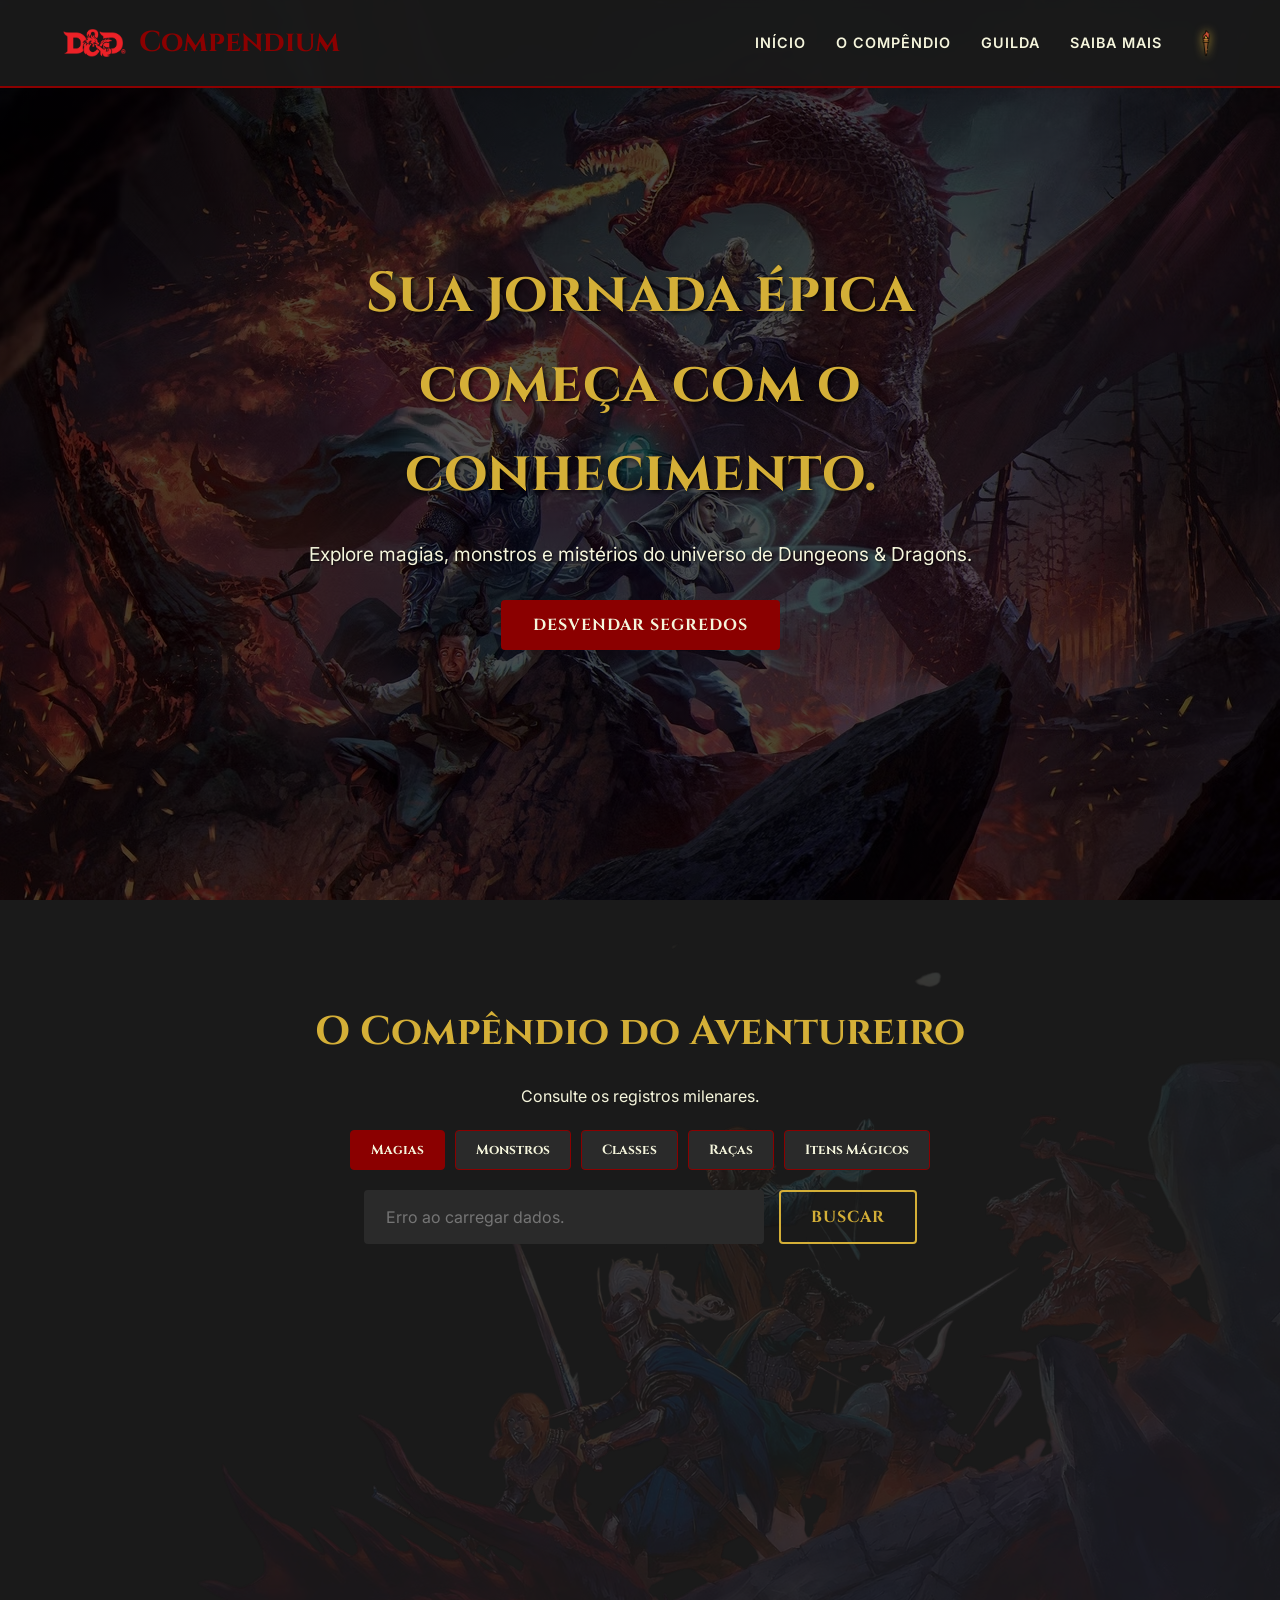
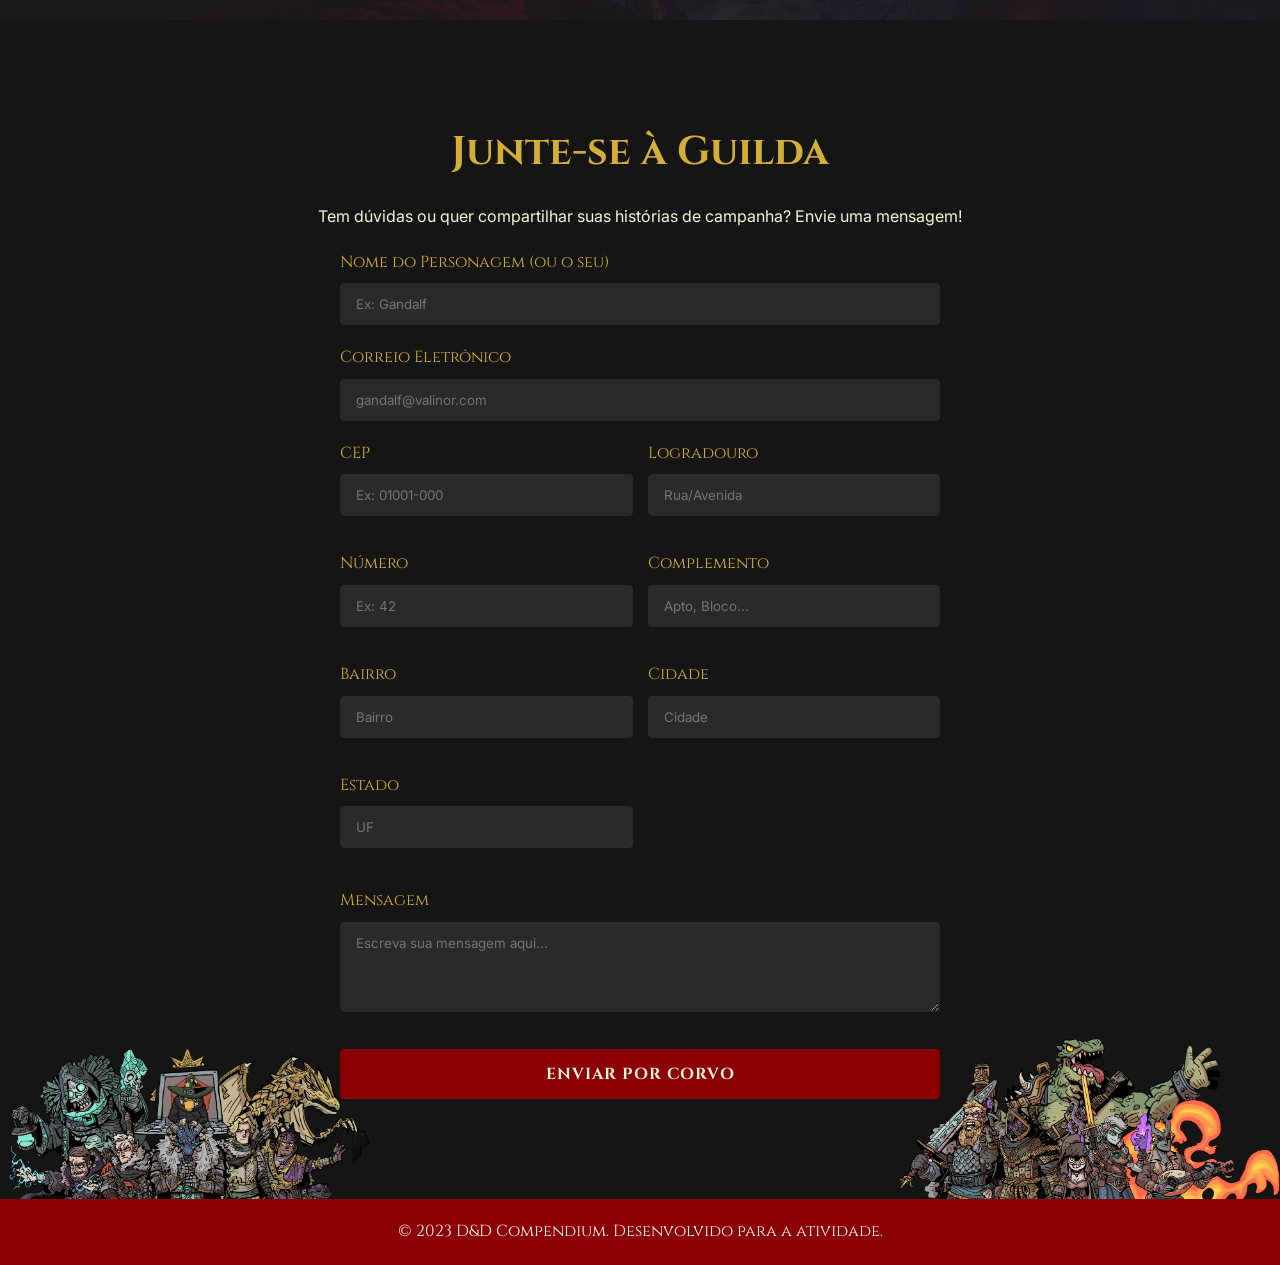
==== commit 7f5304aa: "Add Saiba Mais page featuring developer presentation and social links" ====
--- a/index.html
+++ b/index.html
@@ -16,9 +16,10 @@
             <h1 class="logo"><img src="assets/logo.png" alt="D&D Logo" class="logo-img"> <span>Compendium</span></h1>
             <nav>
                 <ul class="nav-links">
-                    <li><a href="#hero">Início</a></li>
-                    <li><a href="#compendium">O Compêndio</a></li>
-                    <li><a href="#contact">Guilda</a></li>
+                    <li><a href="index.html#hero">Início</a></li>
+                    <li><a href="index.html#compendium">O Compêndio</a></li>
+                    <li><a href="index.html#contact">Guilda</a></li>
+                    <li><a href="saiba-mais.html">Saiba Mais</a></li>
                     <li><button id="theme-toggle" class="theme-btn" title="Alternar Tema"><img src="assets/torch.png" alt="Tocha" class="torch-icon"></button></li>
                 </ul>
             </nav>
--- a/style.css
+++ b/style.css
@@ -399,11 +399,11 @@
 }
 
 .decor-villains {
-    left: -5%;
+    left: 0;
 }
 
 .decor-heroes {
-    right: -5%;
+    right: 0;
 }
 
 @media (max-width: 1024px) {
@@ -543,3 +543,97 @@
         max-width: 100%;
     }
 }
+
+/* --- ABOUT PAGE (SAIBA MAIS) --- */
+.about-page {
+    background-image: linear-gradient(rgba(0, 0, 0, 0.8), rgba(0, 0, 0, 0.8)), url('assets/landscape.jpg');
+    background-size: cover;
+    background-position: center;
+    background-attachment: fixed;
+    background-repeat: no-repeat;
+    min-height: 100vh;
+}
+body.light-mode.about-page {
+    background-image: linear-gradient(rgba(240, 230, 210, 0.75), rgba(240, 230, 210, 0.75)), url('assets/landscape.jpg');
+}
+
+.about-main {
+    padding: 80px 0;
+    min-height: calc(100vh - 150px);
+}
+
+.about-section {
+    position: relative;
+    z-index: 2;
+}
+
+.about-grid {
+    display: grid;
+    grid-template-columns: 1fr 1.5fr;
+    gap: 40px;
+    align-items: center;
+}
+
+.about-visual {
+    text-align: center;
+}
+
+.about-gif {
+    max-width: 100%;
+    border-radius: 8px;
+    border: 3px solid var(--primary-color);
+    box-shadow: 0 10px 30px rgba(0,0,0,0.5);
+}
+
+.about-card {
+    background-color: var(--surface-color);
+    padding: 40px;
+    border-radius: 8px;
+    border: 1px solid var(--primary-color);
+    box-shadow: 0 10px 30px rgba(0,0,0,0.5);
+    margin-bottom: 30px;
+    line-height: 1.8;
+}
+
+.about-card p {
+    margin-bottom: 20px;
+}
+.about-card p:last-child {
+    margin-bottom: 0;
+}
+
+.social-links {
+    display: flex;
+    gap: 15px;
+    flex-wrap: wrap;
+}
+
+.social-btn {
+    display: inline-block;
+    padding: 12px 25px;
+    background-color: var(--primary-color);
+    color: #fff;
+    text-decoration: none;
+    border-radius: 4px;
+    font-family: var(--font-heading);
+    font-weight: 700;
+    transition: background-color 0.3s, transform 0.2s, box-shadow 0.2s;
+    border: 2px solid var(--primary-color);
+}
+
+.social-btn:hover {
+    background-color: var(--secondary-color);
+    transform: translateY(-3px);
+    box-shadow: 0 5px 15px rgba(0,0,0,0.3);
+}
+
+body.light-mode .about-card {
+    box-shadow: 0 5px 15px rgba(0,0,0,0.1);
+}
+
+@media (max-width: 900px) {
+    .about-grid {
+        grid-template-columns: 1fr;
+        gap: 30px;
+    }
+}
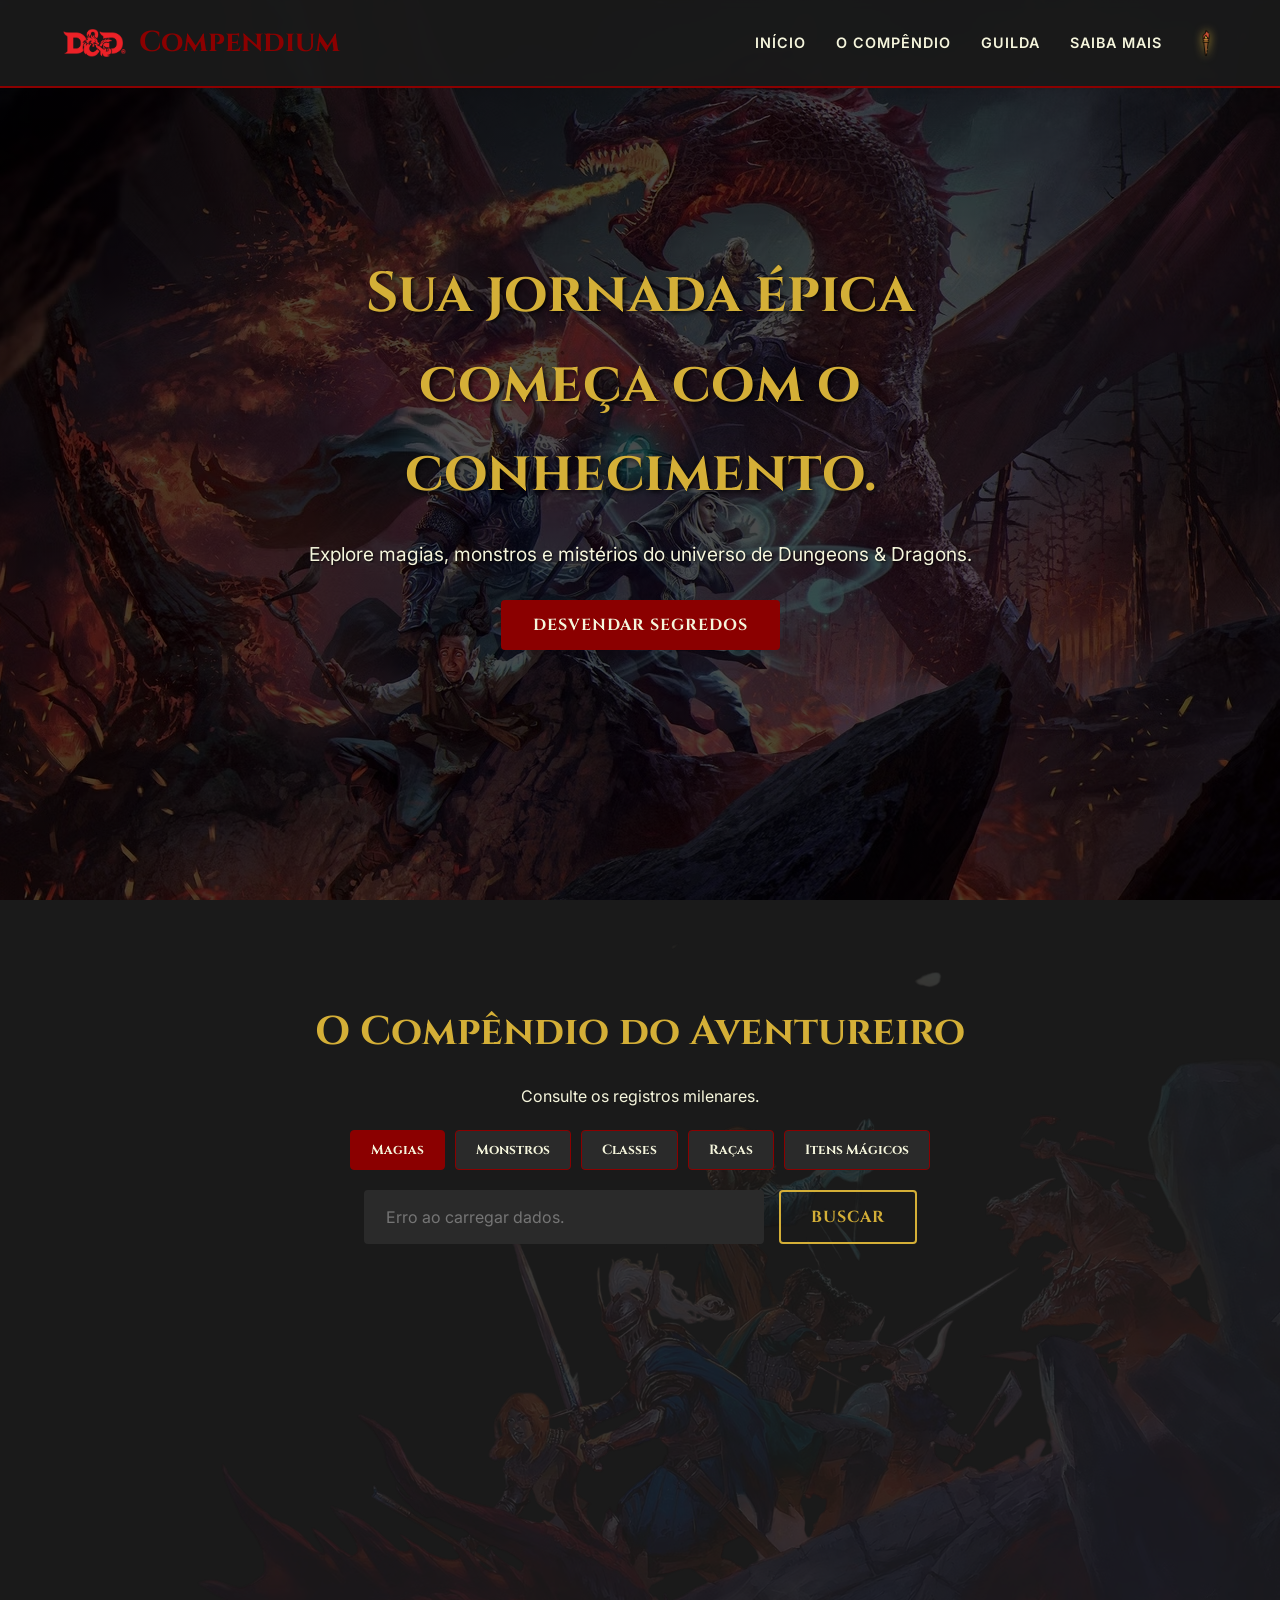
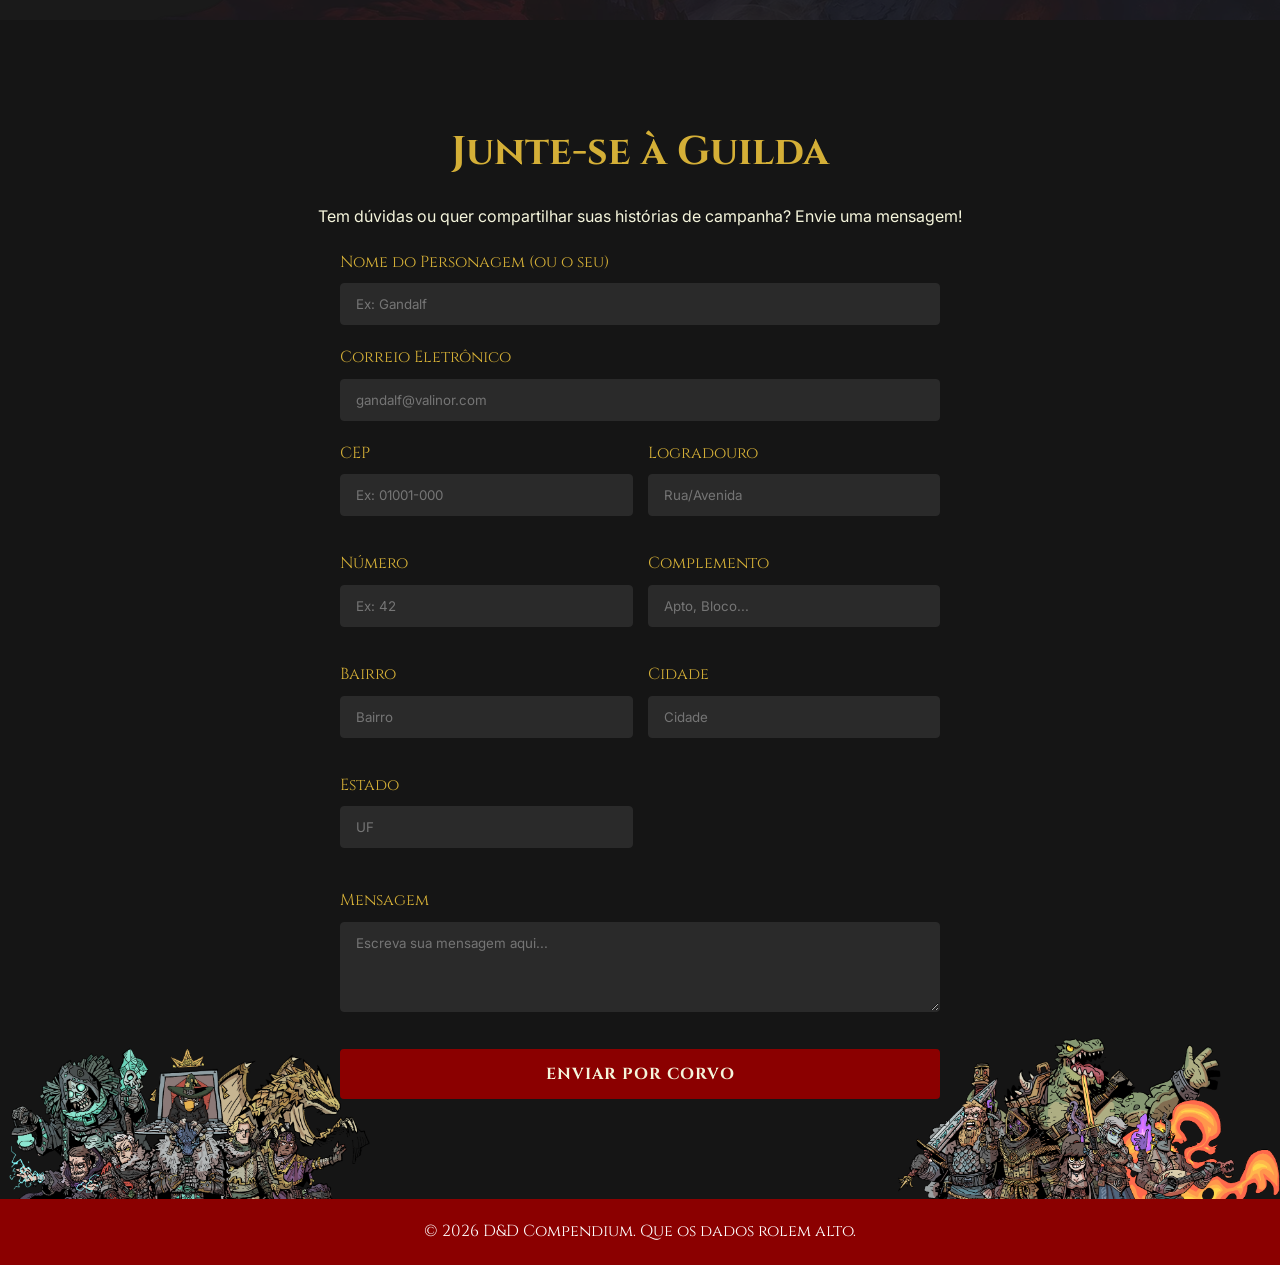
==== commit 46a3ca32: "add: commentary section" ====
--- a/index.html
+++ b/index.html
@@ -27,7 +27,7 @@
     </header>
 
     <main>
-        <!-- Hero Section -->
+        <!-- Seção de herói -->
         <section id="hero" class="hero">
             <div class="hero-content">
                 <h2 id="hero-title">Sua jornada épica começa com o conhecimento.</h2>
@@ -37,7 +37,7 @@
             <div class="hero-overlay"></div>
         </section>
 
-        <!-- API Integration Section -->
+        <!-- Seção de integração de API -->
         <section id="compendium" class="compendium-section relative-overflow">
             <img src="assets/backgrounds/party.png" class="compendium-decor-center" alt="" aria-hidden="true">
             
@@ -60,12 +60,12 @@
                 </div>
 
                 <div id="result-container" class="result-container hidden">
-                    <!-- Results from API will be rendered here -->
+                    <!-- Resultados da API serão renderizados aqui -->
                 </div>
             </div>
         </section>
 
-        <!-- Contact Form Section -->
+        <!-- Seção do formulário de contato -->
         <section id="contact" class="contact-section">
             <img src="assets/backgrounds/villains.png" class="contact-decor decor-villains" alt="" aria-hidden="true">
             <img src="assets/backgrounds/heroes.png" class="contact-decor decor-heroes" alt="" aria-hidden="true">
@@ -134,7 +134,7 @@
 
     <footer>
         <div class="container">
-            <p>&copy; 2023 D&D Compendium. Desenvolvido para a atividade.</p>
+            <p>&copy; 2026 D&D Compendium. Que os dados rolem alto.</p>
         </div>
     </footer>
 
--- a/style.css
+++ b/style.css
@@ -1,5 +1,5 @@
 :root {
-    /* Dark Theme (Default) */
+    /* Tema Escuro (Padrão) */
     --primary-color: #8B0000; /* Dark Red */
     --primary-hover: #A52A2A; /* Lighter Red */
     --secondary-color: #D4AF37; /* Gold */
@@ -13,7 +13,7 @@
 }
 
 body.light-mode {
-    /* Light Theme (Parchment Style) */
+    /* Tema Claro (Estilo Pergaminho) */
     --bg-color: #f4e4bc;
     --text-color: #2b1d0f;
     --surface-color: #e8d5a6;
@@ -43,7 +43,7 @@
     padding: 0 20px;
 }
 
-/* Typography */
+/* tipografia */
 h1, h2, h3, h4 {
     font-family: var(--font-heading);
     color: var(--secondary-color);
@@ -229,7 +229,7 @@
     color: #F5F5DC;
 }
 
-/* Compendium Section */
+/* Seção do compêndio */
 .compendium-section {
     padding: 100px 0;
     background-color: var(--bg-color);
@@ -552,14 +552,17 @@
     background-attachment: fixed;
     background-repeat: no-repeat;
     min-height: 100vh;
+    display: flex;
+    flex-direction: column;
 }
 body.light-mode.about-page {
     background-image: linear-gradient(rgba(240, 230, 210, 0.75), rgba(240, 230, 210, 0.75)), url('assets/landscape.jpg');
 }
 
 .about-main {
-    padding: 80px 0;
-    min-height: calc(100vh - 150px);
+    padding-top: 160px;
+    padding-bottom: 80px;
+    flex: 1;
 }
 
 .about-section {
